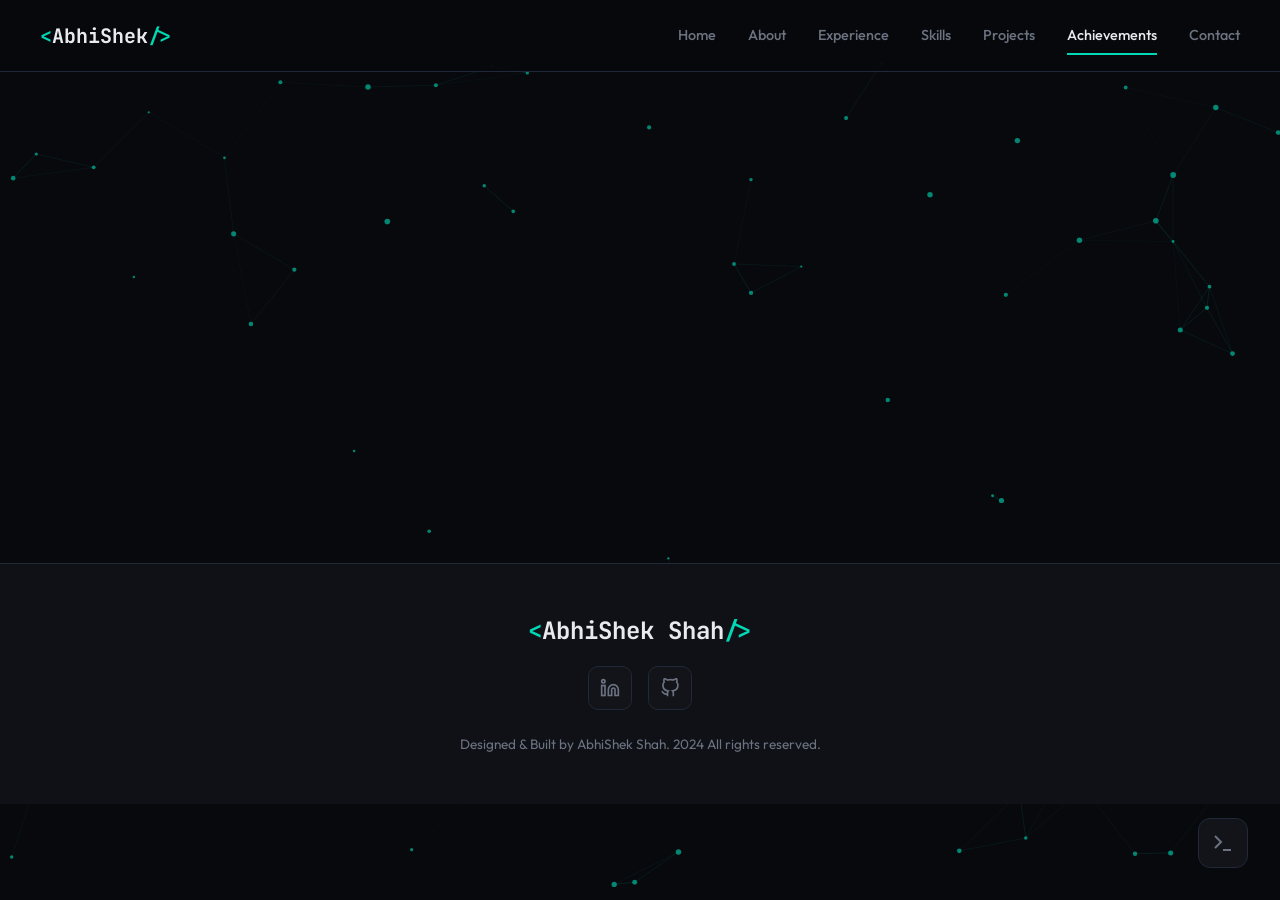
==== achievements.html @ 8202b0f0 "Add achievements.html for achievements page This file contains the structure and content for the Ach" ====
<!DOCTYPE html>
<html lang="en">
<head>
    <meta charset="UTF-8">
    <meta name="viewport" content="width=device-width, initial-scale=1.0">
    <title>Achievements & Certifications | AbhiShek Shah</title>
    
    <link rel="preconnect" href="https://fonts.googleapis.com">
    <link rel="preconnect" href="https://fonts.gstatic.com" crossorigin>
    <link href="https://fonts.googleapis.com/css2?family=JetBrains+Mono:wght@400;500;600;700&family=Outfit:wght@300;400;500;600;700&display=swap" rel="stylesheet">
    
    <link rel="stylesheet" href="styles.css">
    <link rel="stylesheet" href="achievements.css">
</head>
<body>
    <!-- Neural Canvas (Consistent with main site) -->
    <canvas id="neural-canvas"></canvas>

    <!-- Header -->
    <header class="header scrolled" id="header">
        <nav class="nav-container">
            <a href="index.html" class="logo">
                <span class="accent">&lt;</span>AbhiShek<span class="accent">/&gt;</span>
            </a>

            <button class="mobile-menu-btn" id="mobile-menu-btn" aria-label="Toggle menu">
                <span></span>
                <span></span>
                <span></span>
            </button>

            <div class="nav-links" id="nav-links">
                <a href="index.html#home" class="nav-link">Home</a>
                <a href="index.html#about" class="nav-link">About</a>
                <a href="index.html#experience" class="nav-link">Experience</a>
                <a href="index.html#skills" class="nav-link">Skills</a>
                <a href="index.html#projects" class="nav-link">Projects</a>
                <a href="achievements.html" class="nav-link active">Achievements</a>
                <a href="index.html#contact" class="nav-link">Contact</a>
            </div>
        </nav>
    </header>

    <!-- Mobile Overlay -->
    <div class="mobile-overlay" id="mobile-overlay"></div>

    <main>
        <!-- Hero Header -->
        <section class="section" style="padding-bottom: 2rem;">
            <div class="section-header reveal">
                <div class="section-label">// Credentials</div>
                <h1 class="section-title">Achievements & Certifications</h1>
                <p class="section-desc">A collection of verified credentials, certifications, and professional milestones.</p>
            </div>
        </section>

        <!-- Stats Bar -->
        <section class="stats-bar reveal">
            <div class="stat-box">
                <span class="stat-number">40+</span>
                <span class="stat-text">Certifications</span>
            </div>
            <div class="stat-box">
                <span class="stat-number">10+</span>
                <span class="stat-text">Platforms</span>
            </div>
            <div class="stat-box">
                <span class="stat-number">2019</span>
                <span class="stat-text">Journey Started</span>
            </div>
        </section>

        <!-- Filters -->
        <section class="filter-section reveal">
            <div class="filter-container">
                <button class="filter-btn active" data-filter="all">All</button>
                <button class="filter-btn" data-filter="ml">AI/ML</button>
                <button class="filter-btn" data-filter="dev">Development</button>
                <button class="filter-btn" data-filter="cloud">Cloud/DevOps</button>
                <button class="filter-btn" data-filter="mgmt">Management</button>
            </div>
        </section>

        <!-- Certificates Grid -->
        <section class="section" style="padding-top: 1rem;">
            <div class="cert-grid" id="cert-grid">
                <!-- Cards will be injected by JS -->
            </div>
        </section>
    </main>

    <!-- Footer -->
    <footer class="footer">
        <div class="footer-content">
            <div class="footer-logo">
                <span class="accent">&lt;</span>AbhiShek Shah<span class="accent">/&gt;</span>
            </div>
            <div class="footer-social">
                <a href="https://www.linkedin.com/in/theabhishekshah/" target="_blank" aria-label="LinkedIn">
                    <svg width="20" height="20" viewBox="0 0 24 24" fill="none" stroke="currentColor" stroke-width="2">
                        <path d="M16 8a6 6 0 0 1 6 6v7h-4v-7a2 2 0 0 0-2-2 2 2 0 0 0-2 2v7h-4v-7a6 6 0 0 1 6-6z"/>
                        <rect x="2" y="9" width="4" height="12"/>
                        <circle cx="4" cy="4" r="2"/>
                    </svg>
                </a>
                <a href="https://github.com/abhiverse01" target="_blank" aria-label="GitHub">
                    <svg width="20" height="20" viewBox="0 0 24 24" fill="none" stroke="currentColor" stroke-width="2">
                        <path d="M9 19c-5 1.5-5-2.5-7-3m14 6v-3.87a3.37 3.37 0 0 0-.94-2.61c3.14-.35 6.44-1.54 6.44-7A5.44 5.44 0 0 0 20 4.77 5.07 5.07 0 0 0 19.91 1S18.73.65 16 2.48a13.38 13.38 0 0 0-7 0C6.27.65 5.09 1 5.09 1A5.07 5.07 0 0 0 5 4.77a5.44 5.44 0 0 0-1.5 3.78c0 5.42 3.3 6.61 6.44 7A3.37 3.37 0 0 0 9 18.13V22"/>
                    </svg>
                </a>
            </div>
            <p class="footer-copy">Designed & Built by AbhiShek Shah. 2024 All rights reserved.</p>
        </div>
    </footer>

    <!-- Terminal (Optional, keeping consistent) -->
    <div class="terminal-trigger">
        <button class="terminal-btn" id="terminal-toggle" aria-label="Open terminal">
            <svg width="24" height="24" viewBox="0 0 24 24" fill="none" stroke="currentColor" stroke-width="2">
                <polyline points="4 17 10 11 4 5"/>
                <line x1="12" y1="19" x2="20" y2="19"/>
            </svg>
        </button>
    </div>
    <div class="terminal-modal" id="terminal-modal">
        <div class="terminal-header">
            <div class="terminal-dot" style="background: #ff5f56;"></div>
            <div class="terminal-dot" style="background: #ffbd2e;"></div>
            <div class="terminal-dot" style="background: #27ca40;"></div>
            <span class="terminal-title">terminal</span>
        </div>
        <div class="terminal-body" id="terminal-output">
            <div class="terminal-line"><span class="terminal-prompt">$</span> Viewing Achievements...</div>
            <div class="terminal-line terminal-muted">Type 'help' for commands.</div>
        </div>
        <div class="terminal-input-line">
            <span class="terminal-prompt">$</span>
            <input type="text" class="terminal-input" id="terminal-input" placeholder="Type a command..." autocomplete="off">
        </div>
    </div>

    <script src="main.js"></script>
    <script src="achievements.js"></script>
</body>
</html>
---- styles.css ----
/* ========== CSS Variables ========== */
:root {
    --bg: #08090d;
    --bg-secondary: #0f1117;
    --fg: #e8eaed;
    --muted: #6b7280;
    --accent: #00d9b5;
    --accent-dim: rgba(0, 217, 181, 0.15);
    --card: #12141a;
    --border: #1f2937;
    --glow: rgba(0, 217, 181, 0.4);
}

/* ========== Base Styles ========== */
* {
    margin: 0;
    padding: 0;
    box-sizing: border-box;
}

html {
    scroll-behavior: smooth;
}

body {
    font-family: 'Outfit', sans-serif;
    background: var(--bg);
    color: var(--fg);
    overflow-x: hidden;
    line-height: 1.6;
}

::selection {
    background: var(--accent);
    color: var(--bg);
}

/* Custom Scrollbar */
::-webkit-scrollbar {
    width: 8px;
}

::-webkit-scrollbar-track {
    background: var(--bg);
}

::-webkit-scrollbar-thumb {
    background: var(--border);
    border-radius: 4px;
}

::-webkit-scrollbar-thumb:hover {
    background: var(--accent);
}

.font-mono {
    font-family: 'JetBrains Mono', monospace;
}

.accent {
    color: var(--accent);
}

.text-center {
    text-align: center;
}

.mt-12 {
    margin-top: 3rem;
}

/* ========== Neural Canvas ========== */
#neural-canvas {
    position: fixed;
    top: 0;
    left: 0;
    width: 100%;
    height: 100%;
    z-index: 0;
    pointer-events: none;
}

/* ========== Header ========== */
.header {
    position: fixed;
    top: 0;
    left: 0;
    right: 0;
    z-index: 100;
    padding: 1rem 2rem;
    transition: all 0.3s ease;
    background: transparent;
}

.header.scrolled {
    background: rgba(8, 9, 13, 0.92);
    backdrop-filter: blur(20px);
    border-bottom: 1px solid var(--border);
}

.nav-container {
    display: flex;
    align-items: center;
    justify-content: space-between;
    max-width: 1200px;
    margin: 0 auto;
}

.logo {
    font-family: 'JetBrains Mono', monospace;
    font-size: 1.25rem;
    font-weight: 700;
    color: var(--fg);
    text-decoration: none;
    transition: transform 0.3s ease;
}

.logo:hover {
    transform: scale(1.05);
}

.nav-links {
    display: flex;
    align-items: center;
    gap: 2rem;
}

.nav-link {
    position: relative;
    color: var(--muted);
    text-decoration: none;
    font-weight: 500;
    font-size: 0.9rem;
    transition: color 0.3s ease;
    padding: 0.5rem 0;
}

.nav-link::after {
    content: '';
    position: absolute;
    bottom: 0;
    left: 0;
    width: 0;
    height: 2px;
    background: var(--accent);
    transition: width 0.3s ease;
}

.nav-link:hover,
.nav-link.active {
    color: var(--fg);
}

.nav-link:hover::after,
.nav-link.active::after {
    width: 100%;
}

/* ========== Buttons ========== */
.btn {
    display: inline-flex;
    align-items: center;
    gap: 0.5rem;
    padding: 0.875rem 1.75rem;
    border-radius: 8px;
    font-weight: 600;
    font-size: 0.95rem;
    text-decoration: none;
    transition: all 0.3s ease;
    cursor: pointer;
    border: none;
    font-family: 'Outfit', sans-serif;
}

.btn-primary {
    background: var(--accent);
    color: var(--bg);
}

.btn-primary:hover {
    transform: translateY(-2px);
    box-shadow: 0 10px 30px var(--glow);
}

.btn-secondary {
    background: transparent;
    color: var(--fg);
    border: 1px solid var(--border);
}

.btn-secondary:hover {
    border-color: var(--accent);
    color: var(--accent);
}

.btn-small {
    padding: 0.5rem 1rem;
    font-size: 0.85rem;
}

/* ========== Focus States (Accessibility) ========== */
a:focus-visible,
button:focus-visible,
input:focus-visible {
    outline: 2px solid var(--accent);
    outline-offset: 3px;
}

/* ========== Mobile Menu ========== */
.mobile-menu-btn {
    display: none;
    flex-direction: column;
    gap: 5px;
    background: none;
    border: none;
    cursor: pointer;
    padding: 5px;
}

.mobile-menu-btn span {
    width: 24px;
    height: 2px;
    background: var(--fg);
    transition: all 0.3s ease;
}

.mobile-overlay {
    display: none;
    position: fixed;
    inset: 0;
    background: rgba(0, 0, 0, 0.5);
    z-index: 90;
}

.mobile-overlay.open {
    display: block;
}

@media (max-width: 768px) {
    .mobile-menu-btn {
        display: flex;
    }

    .nav-links {
        position: fixed;
        top: 0;
        right: -100%;
        width: 70%;
        max-width: 300px;
        height: 100vh;
        background: var(--bg-secondary);
        flex-direction: column;
        padding: 5rem 2rem;
        gap: 1.5rem;
        transition: right 0.3s ease;
        border-left: 1px solid var(--border);
    }

    .nav-links.open {
        right: 0;
    }
}

/* ========== Hero Section ========== */
.hero {
    min-height: 100vh;
    display: flex;
    align-items: center;
    position: relative;
    padding: 6rem 2rem;
}

.hero-content {
    position: relative;
    z-index: 1;
    max-width: 800px;
    margin: 0 auto;
}

.hero-label {
    display: inline-flex;
    align-items: center;
    gap: 0.5rem;
    background: var(--accent-dim);
    border: 1px solid rgba(0, 217, 181, 0.3);
    padding: 0.5rem 1rem;
    border-radius: 100px;
    font-size: 0.85rem;
    color: var(--accent);
    margin-bottom: 1.5rem;
}

.hero-label::before {
    content: '';
    width: 8px;
    height: 8px;
    background: var(--accent);
    border-radius: 50%;
    animation: pulse 2s ease-in-out infinite;
}

@keyframes pulse {
    0%, 100% { opacity: 1; transform: scale(1); }
    50% { opacity: 0.5; transform: scale(1.2); }
}

.hero-title {
    font-size: clamp(2.5rem, 6vw, 4.5rem);
    font-weight: 700;
    line-height: 1.1;
    margin-bottom: 1.5rem;
}

.name-highlight {
    position: relative;
    color: var(--accent);
    cursor: default;
}

.name-highlight::after {
    content: '';
    position: absolute;
    bottom: 0;
    left: 0;
    width: 100%;
    height: 2px;
    background: var(--accent);
    transform: scaleX(0);
    transform-origin: right;
    transition: transform 0.5s ease;
}

.name-highlight:hover::after {
    transform: scaleX(1);
    transform-origin: left;
}

.hero-subtitle {
    font-size: clamp(1rem, 2vw, 1.25rem);
    color: var(--muted);
    margin-bottom: 2rem;
    max-width: 600px;
}

.typing-text {
    color: var(--accent);
    border-right: 2px solid var(--accent);
    animation: blink 1s step-end infinite;
    padding-right: 4px;
}

@keyframes blink {
    50% { border-color: transparent; }
}

.hero-cta {
    display: flex;
    gap: 1rem;
    flex-wrap: wrap;
}

.hero-stats {
    display: grid;
    grid-template-columns: repeat(3, 1fr);
    gap: 2rem;
    margin-top: 4rem;
    padding-top: 2rem;
    border-top: 1px solid var(--border);
    max-width: 500px;
}

.stat-item {
    text-align: left;
}

.stat-value {
    font-size: 2rem;
    font-weight: 700;
    color: var(--accent);
    font-family: 'JetBrains Mono', monospace;
}

.stat-label {
    font-size: 0.85rem;
    color: var(--muted);
}

/* ========== Section Styles ========== */
.section {
    padding: 6rem 2rem;
    position: relative;
    z-index: 1;
}

.section-alt {
    background: var(--bg-secondary);
}

.section-header {
    text-align: center;
    margin-bottom: 4rem;
}

.section-label {
    font-family: 'JetBrains Mono', monospace;
    font-size: 0.85rem;
    color: var(--accent);
    text-transform: uppercase;
    letter-spacing: 2px;
    margin-bottom: 1rem;
}

.section-title {
    font-size: clamp(2rem, 4vw, 3rem);
    font-weight: 700;
    margin-bottom: 1rem;
}

.section-desc {
    color: var(--muted);
    max-width: 600px;
    margin: 0 auto;
}

/* ========== About Section ========== */
.about-grid {
    display: grid;
    grid-template-columns: 1fr 1.5fr;
    gap: 4rem;
    max-width: 1200px;
    margin: 0 auto;
    align-items: center;
}

@media (max-width: 900px) {
    .about-grid {
        grid-template-columns: 1fr;
        gap: 2rem;
    }
}

.about-image-frame {
    position: relative;
    border-radius: 20px;
    overflow: hidden;
    border: 1px solid var(--border);
    background: var(--card);
    box-shadow: 0 20px 40px rgba(0, 0, 0, 0.3);
    transition: transform 0.4s ease, box-shadow 0.4s ease;
}

.about-image-frame:hover {
    transform: translateY(-5px);
    box-shadow: 0 25px 50px rgba(0, 0, 0, 0.4);
    border-color: var(--accent);
}

.about-photo {
    width: 100%;
    height: auto;
    display: block;
    aspect-ratio: 3/4;
    object-fit: cover;
    filter: grayscale(20%) contrast(1.1);
    transition: filter 0.5s ease, transform 0.5s ease;
}

.about-image-frame:hover .about-photo {
    filter: grayscale(0%) contrast(1.1);
    transform: scale(1.03);
}

.about-image-frame::after {
    content: '';
    position: absolute;
    inset: 0;
    background: linear-gradient(135deg, rgba(0, 217, 181, 0.05), transparent 50%);
    pointer-events: none;
}

.about-credentials {
    display: flex;
    gap: 1rem;
    margin-top: 1.5rem;
    flex-wrap: wrap;
}

.credential-badge {
    display: inline-flex;
    align-items: center;
    gap: 0.5rem;
    background: var(--card);
    border: 1px solid var(--border);
    padding: 0.5rem 1rem;
    border-radius: 8px;
    font-size: 0.85rem;
    transition: all 0.3s ease;
}

.credential-badge:hover {
    border-color: var(--accent);
    transform: translateY(-2px);
}

.credential-badge svg {
    width: 16px;
    height: 16px;
    color: var(--accent);
}

.about-content h3 {
    font-size: 1.75rem;
    margin-bottom: 1.5rem;
}

.about-content p {
    color: var(--muted);
    margin-bottom: 1rem;
}

.about-highlights {
    display: grid;
    grid-template-columns: repeat(2, 1fr);
    gap: 1rem;
    margin-top: 2rem;
}

@media (max-width: 500px) {
    .about-highlights {
        grid-template-columns: 1fr;
    }
}

.highlight-item {
    display: flex;
    align-items: flex-start;
    gap: 0.75rem;
}

.highlight-icon {
    width: 24px;
    height: 24px;
    color: var(--accent);
    flex-shrink: 0;
    margin-top: 2px;
}

.highlight-text p {
    font-size: 0.85rem;
    margin: 0;
}

/* ========== Timeline ========== */
.timeline {
    max-width: 900px;
    margin: 0 auto;
    position: relative;
}

.timeline::before {
    content: '';
    position: absolute;
    left: 0;
    top: 0;
    bottom: 0;
    width: 2px;
    background: var(--border);
}

@media (min-width: 768px) {
    .timeline::before {
        left: 50%;
        transform: translateX(-50%);
    }
}

.timeline-item {
    position: relative;
    padding-left: 2rem;
    padding-bottom: 3rem;
}

@media (min-width: 768px) {
    .timeline-item {
        width: 50%;
        padding-left: 0;
        padding-right: 3rem;
    }

    .timeline-item:nth-child(even) {
        margin-left: 50%;
        padding-right: 0;
        padding-left: 3rem;
    }
}

.timeline-dot {
    position: absolute;
    left: -5px;
    top: 0;
    width: 12px;
    height: 12px;
    background: var(--accent);
    border-radius: 50%;
    border: 3px solid var(--bg);
    box-shadow: 0 0 0 0 rgba(0, 217, 181, 0.4);
    transition: box-shadow 0.3s ease;
}

.timeline-item:hover .timeline-dot {
    box-shadow: 0 0 0 6px rgba(0, 217, 181, 0.2);
}

@media (min-width: 768px) {
    .timeline-dot {
        left: auto;
        right: -6px;
    }

    .timeline-item:nth-child(even) .timeline-dot {
        right: auto;
        left: -6px;
    }
}

.timeline-card {
    background: var(--card);
    border: 1px solid var(--border);
    border-radius: 12px;
    padding: 1.5rem;
    transition: all 0.3s ease;
}

.timeline-card:hover {
    border-color: var(--accent);
    transform: translateY(-4px);
    box-shadow: 0 10px 20px rgba(0, 0, 0, 0.2);
}

.timeline-date {
    font-family: 'JetBrains Mono', monospace;
    font-size: 0.8rem;
    color: var(--accent);
    margin-bottom: 0.5rem;
}

.timeline-title {
    font-size: 1.1rem;
    font-weight: 600;
    margin-bottom: 0.25rem;
}

.timeline-company {
    font-size: 0.9rem;
    color: var(--muted);
    margin-bottom: 1rem;
}

.timeline-desc {
    font-size: 0.9rem;
    color: var(--muted);
}

.timeline-tags {
    display: flex;
    flex-wrap: wrap;
    gap: 0.5rem;
    margin-top: 1rem;
}

.tag {
    font-size: 0.75rem;
    padding: 0.25rem 0.75rem;
    background: var(--accent-dim);
    color: var(--accent);
    border-radius: 100px;
    font-family: 'JetBrains Mono', monospace;
}

/* ========== Skills Section ========== */
.skills-container {
    max-width: 1200px;
    margin: 0 auto;
}

.skills-categories {
    display: flex;
    justify-content: center;
    gap: 1rem;
    margin-bottom: 3rem;
    flex-wrap: wrap;
}

.skill-category-btn {
    padding: 0.75rem 1.5rem;
    background: transparent;
    border: 1px solid var(--border);
    color: var(--muted);
    border-radius: 8px;
    font-family: 'Outfit', sans-serif;
    font-size: 0.9rem;
    cursor: pointer;
    transition: all 0.3s ease;
}

.skill-category-btn:hover,
.skill-category-btn.active {
    border-color: var(--accent);
    color: var(--accent);
    background: var(--accent-dim);
}

.skills-grid {
    display: grid;
    grid-template-columns: repeat(auto-fill, minmax(140px, 1fr));
    gap: 1rem;
}

.skill-card {
    background: var(--card);
    border: 1px solid var(--border);
    border-radius: 12px;
    padding: 1.5rem;
    text-align: center;
    transition: all 0.3s ease;
    cursor: default;
}

.skill-card:hover {
    border-color: var(--accent);
    transform: translateY(-4px);
    box-shadow: 0 0 15px rgba(0, 217, 181, 0.1);
}

.skill-icon {
    width: 40px;
    height: 40px;
    margin: 0 auto 1rem;
    color: var(--accent);
}

.skill-name {
    font-weight: 500;
    font-size: 0.95rem;
    margin-bottom: 0.5rem;
}

.skill-level {
    height: 4px;
    background: var(--border);
    border-radius: 2px;
    overflow: hidden;
}

.skill-level-fill {
    height: 100%;
    background: linear-gradient(90deg, var(--accent), #00ffcc);
    border-radius: 2px;
    transition: width 1s ease;
}

/* ========== Projects Section ========== */
.projects-grid {
    display: grid;
    grid-template-columns: repeat(auto-fill, minmax(350px, 1fr));
    gap: 2rem;
    max-width: 1200px;
    margin: 0 auto;
}

@media (max-width: 400px) {
    .projects-grid {
        grid-template-columns: 1fr;
    }
}

.project-card {
    background: var(--card);
    border: 1px solid var(--border);
    border-radius: 16px;
    overflow: hidden;
    transition: all 0.3s ease;
}

.project-card:hover {
    border-color: var(--accent);
    transform: translateY(-8px);
    box-shadow: 0 15px 30px rgba(0, 0, 0, 0.3), 0 0 20px rgba(0, 217, 181, 0.1);
}

.project-image {
    position: relative;
    height: 180px;
    background: linear-gradient(135deg, var(--bg-secondary), var(--card));
    overflow: hidden;
}

.project-image-pattern {
    position: absolute;
    inset: 0;
    opacity: 0.1;
    background-image: 
        linear-gradient(var(--accent) 1px, transparent 1px),
        linear-gradient(90deg, var(--accent) 1px, transparent 1px);
    background-size: 20px 20px;
}

.project-logo {
    position: absolute;
    top: 50%;
    left: 50%;
    transform: translate(-50%, -50%);
    width: 70px;
    height: 70px;
    background: var(--accent-dim);
    border-radius: 16px;
    display: flex;
    align-items: center;
    justify-content: center;
    font-family: 'JetBrains Mono', monospace;
    font-size: 1.25rem;
    font-weight: 700;
    color: var(--accent);
    border: 1px solid rgba(0, 217, 181, 0.3);
}

.project-content {
    padding: 1.5rem;
}

.project-title {
    font-size: 1.15rem;
    font-weight: 600;
    margin-bottom: 0.5rem;
}

.project-desc {
    font-size: 0.9rem;
    color: var(--muted);
    margin-bottom: 1rem;
    line-height: 1.5;
}

.project-tags {
    display: flex;
    flex-wrap: wrap;
    gap: 0.5rem;
    margin-bottom: 1rem;
}

.project-links {
    display: flex;
    gap: 1rem;
}

.project-link {
    display: inline-flex;
    align-items: center;
    gap: 0.5rem;
    font-size: 0.85rem;
    color: var(--accent);
    text-decoration: none;
    transition: opacity 0.3s ease;
}

.project-link:hover {
    opacity: 0.7;
}

.project-link svg {
    width: 14px;
    height: 14px;
}

/* ========== Contact Section ========== */
.contact-container {
    max-width: 800px;
    margin: 0 auto;
    text-align: center;
}

.contact-card {
    background: var(--card);
    border: 1px solid var(--border);
    border-radius: 20px;
    padding: 3rem 2rem;
    margin-top: 3rem;
}

.contact-icon {
    margin: 0 auto 1.5rem;
}

.contact-title {
    font-size: 1.5rem;
    margin-bottom: 0.5rem;
}

.contact-desc {
    color: var(--muted);
}

.contact-links {
    display: flex;
    justify-content: center;
    gap: 1rem;
    margin-top: 2rem;
    flex-wrap: wrap;
}

.contact-link {
    display: flex;
    align-items: center;
    gap: 0.75rem;
    padding: 1rem 1.5rem;
    background: var(--bg);
    border: 1px solid var(--border);
    border-radius: 12px;
    text-decoration: none;
    color: var(--fg);
    transition: all 0.3s ease;
}

.contact-link:hover {
    border-color: var(--accent);
    transform: translateY(-2px);
}

.contact-link svg {
    width: 20px;
    height: 20px;
    color: var(--accent);
}

/* ========== Footer ========== */
.footer {
    background: var(--bg-secondary);
    border-top: 1px solid var(--border);
    padding: 3rem 2rem;
    text-align: center;
    position: relative;
    z-index: 1;
}

.footer-content {
    max-width: 600px;
    margin: 0 auto;
}

.footer-logo {
    font-family: 'JetBrains Mono', monospace;
    font-size: 1.5rem;
    font-weight: 700;
    margin-bottom: 1rem;
}

.footer-social {
    display: flex;
    justify-content: center;
    gap: 1rem;
    margin-bottom: 1.5rem;
}

.footer-social a {
    width: 44px;
    height: 44px;
    display: flex;
    align-items: center;
    justify-content: center;
    background: var(--card);
    border: 1px solid var(--border);
    border-radius: 10px;
    color: var(--muted);
    transition: all 0.3s ease;
}

.footer-social a:hover {
    border-color: var(--accent);
    color: var(--accent);
    transform: translateY(-2px);
}

.footer-copy {
    font-size: 0.85rem;
    color: var(--muted);
}

/* ========== Terminal ========== */
.terminal-trigger {
    position: fixed;
    bottom: 2rem;
    right: 2rem;
    z-index: 50;
}

.terminal-btn {
    width: 50px;
    height: 50px;
    background: var(--card);
    border: 1px solid var(--border);
    border-radius: 12px;
    display: flex;
    align-items: center;
    justify-content: center;
    cursor: pointer;
    transition: all 0.3s ease;
    color: var(--muted);
}

.terminal-btn:hover {
    border-color: var(--accent);
    color: var(--accent);
}

.terminal-modal {
    display: none;
    position: fixed;
    bottom: 6rem;
    right: 2rem;
    width: 450px;
    max-width: calc(100vw - 2rem);
    background: var(--card);
    border: 1px solid var(--border);
    border-radius: 12px;
    overflow: hidden;
    z-index: 60;
    box-shadow: 0 20px 50px rgba(0, 0, 0, 0.5);
}

.terminal-modal.open {
    display: block;
    animation: slideUp 0.3s ease;
}

@keyframes slideUp {
    from {
        opacity: 0;
        transform: translateY(20px);
    }
    to {
        opacity: 1;
        transform: translateY(0);
    }
}

.terminal-header {
    background: var(--bg);
    padding: 0.75rem 1rem;
    display: flex;
    align-items: center;
    gap: 0.5rem;
    border-bottom: 1px solid var(--border);
}

.terminal-dot {
    width: 12px;
    height: 12px;
    border-radius: 50%;
}

.terminal-title {
    margin-left: auto;
    font-size: 0.8rem;
    color: var(--muted);
    font-family: 'JetBrains Mono', monospace;
}

.terminal-body {
    padding: 1rem;
    font-family: 'JetBrains Mono', monospace;
    font-size: 0.85rem;
    max-height: 300px;
    overflow-y: auto;
}

.terminal-line {
    margin-bottom: 0.5rem;
    word-wrap: break-word;
}

.terminal-muted {
    color: var(--muted);
}

.terminal-prompt {
    color: var(--accent);
    margin-right: 0.5rem;
}

.terminal-input-line {
    display: flex;
    align-items: center;
    padding: 0 1rem 1rem;
    gap: 0.5rem;
}

.terminal-input {
    flex: 1;
    background: transparent;
    border: none;
    color: var(--fg);
    font-family: 'JetBrains Mono', monospace;
    font-size: 0.85rem;
    outline: none;
}

.terminal-error {
    color: #ff5f56;
}

.terminal-success {
    color: #27ca40;
}

.terminal-info {
    color: #00d9b5;
}

/* ========== Reveal Animations ========== */
.reveal {
    opacity: 0;
    transform: translateY(30px);
    transition: all 0.8s cubic-bezier(0.4, 0, 0.2, 1);
}

.reveal.visible {
    opacity: 1;
    transform: translateY(0);
}

@media (prefers-reduced-motion: reduce) {
    .reveal {
        opacity: 1;
        transform: none;
        transition: none;
    }

    .typing-text {
        animation: none;
    }

    .avatar-circle {
        animation: none;
    }

    @keyframes pulse {
        0%, 100% { opacity: 1; }
    }
}
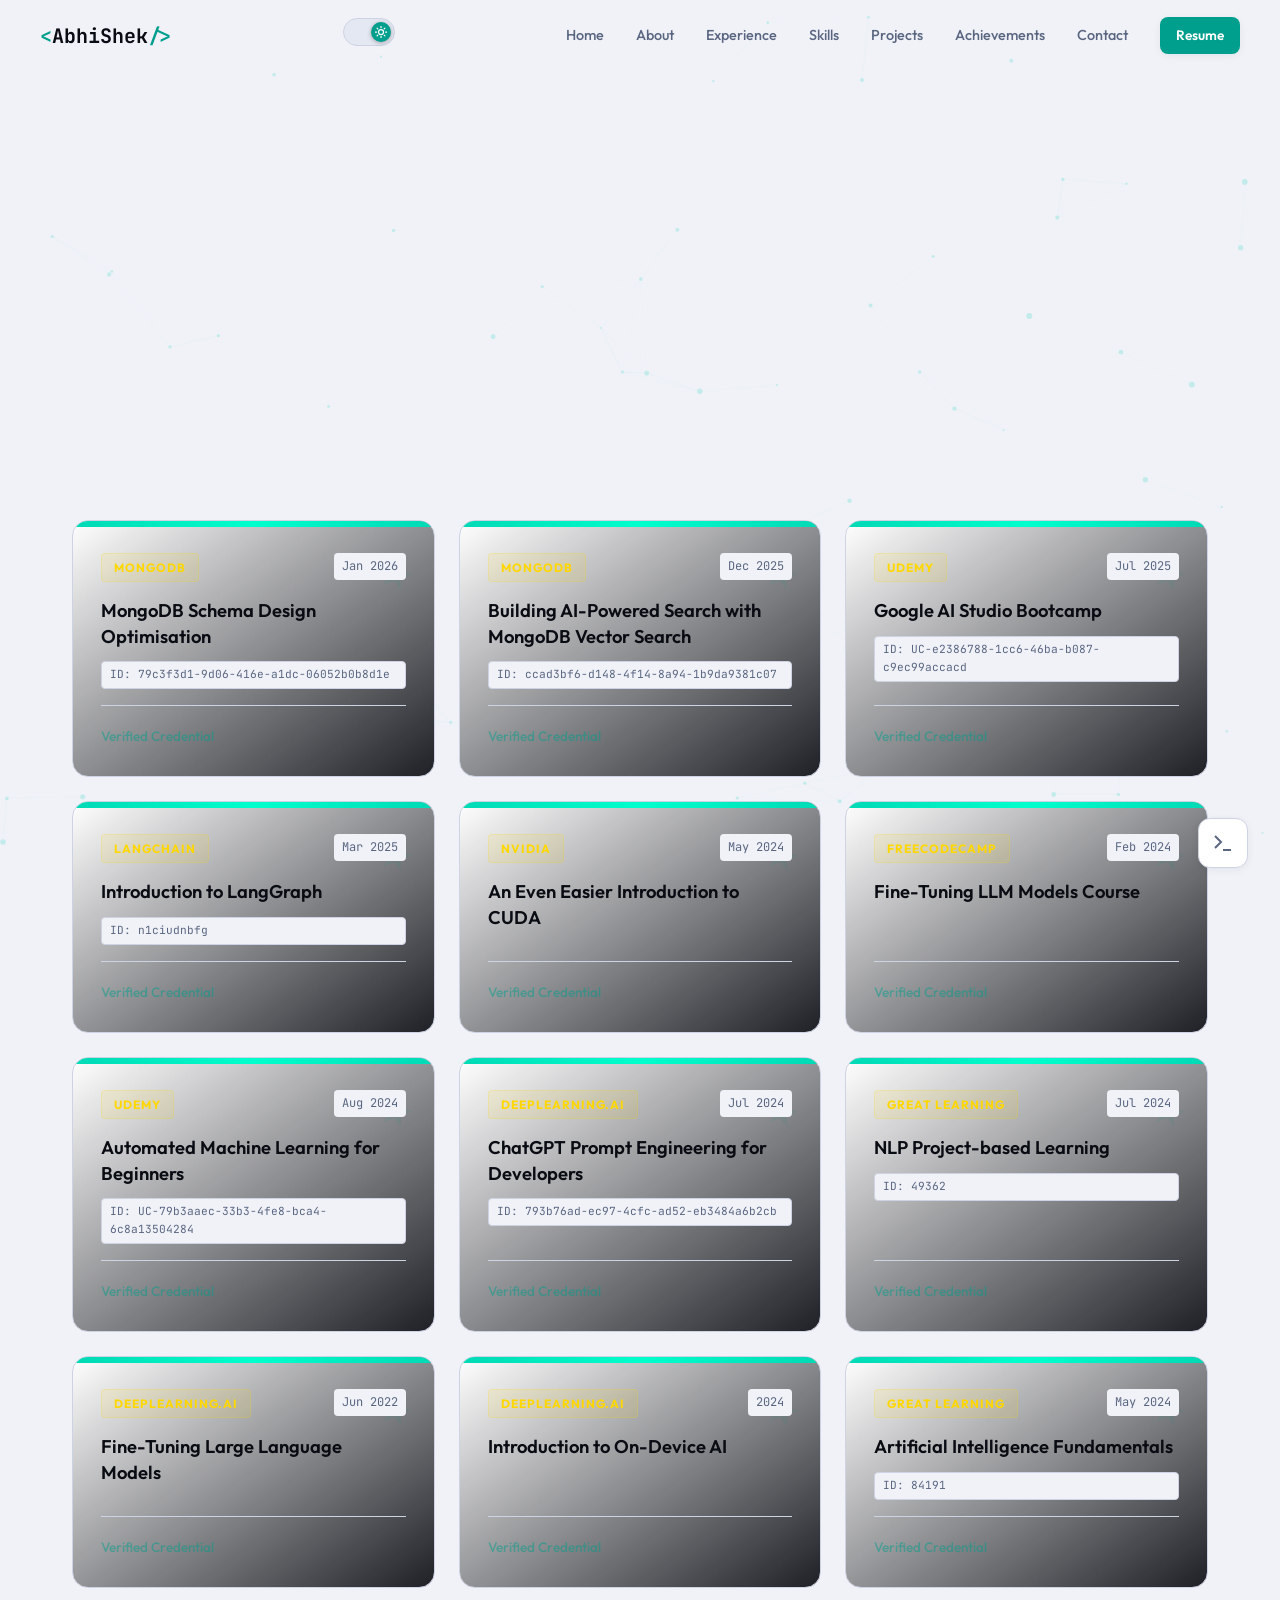
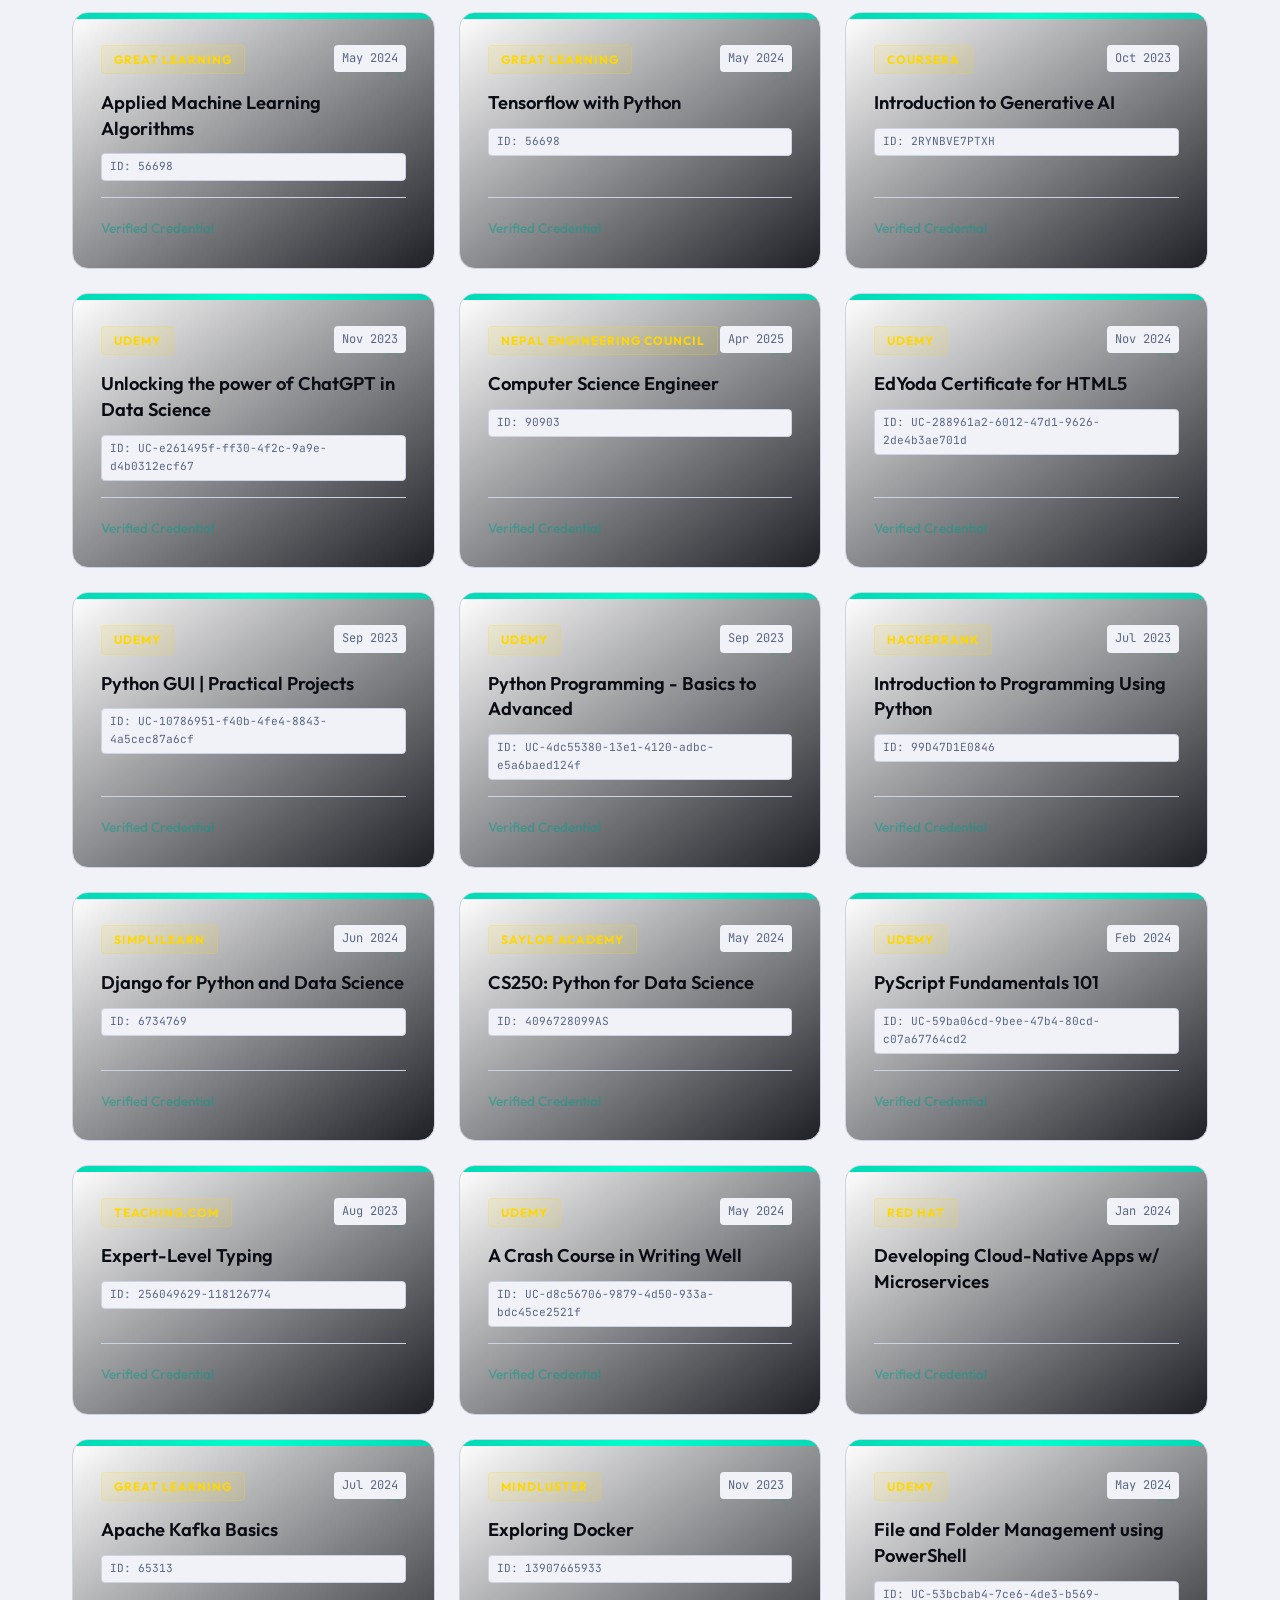
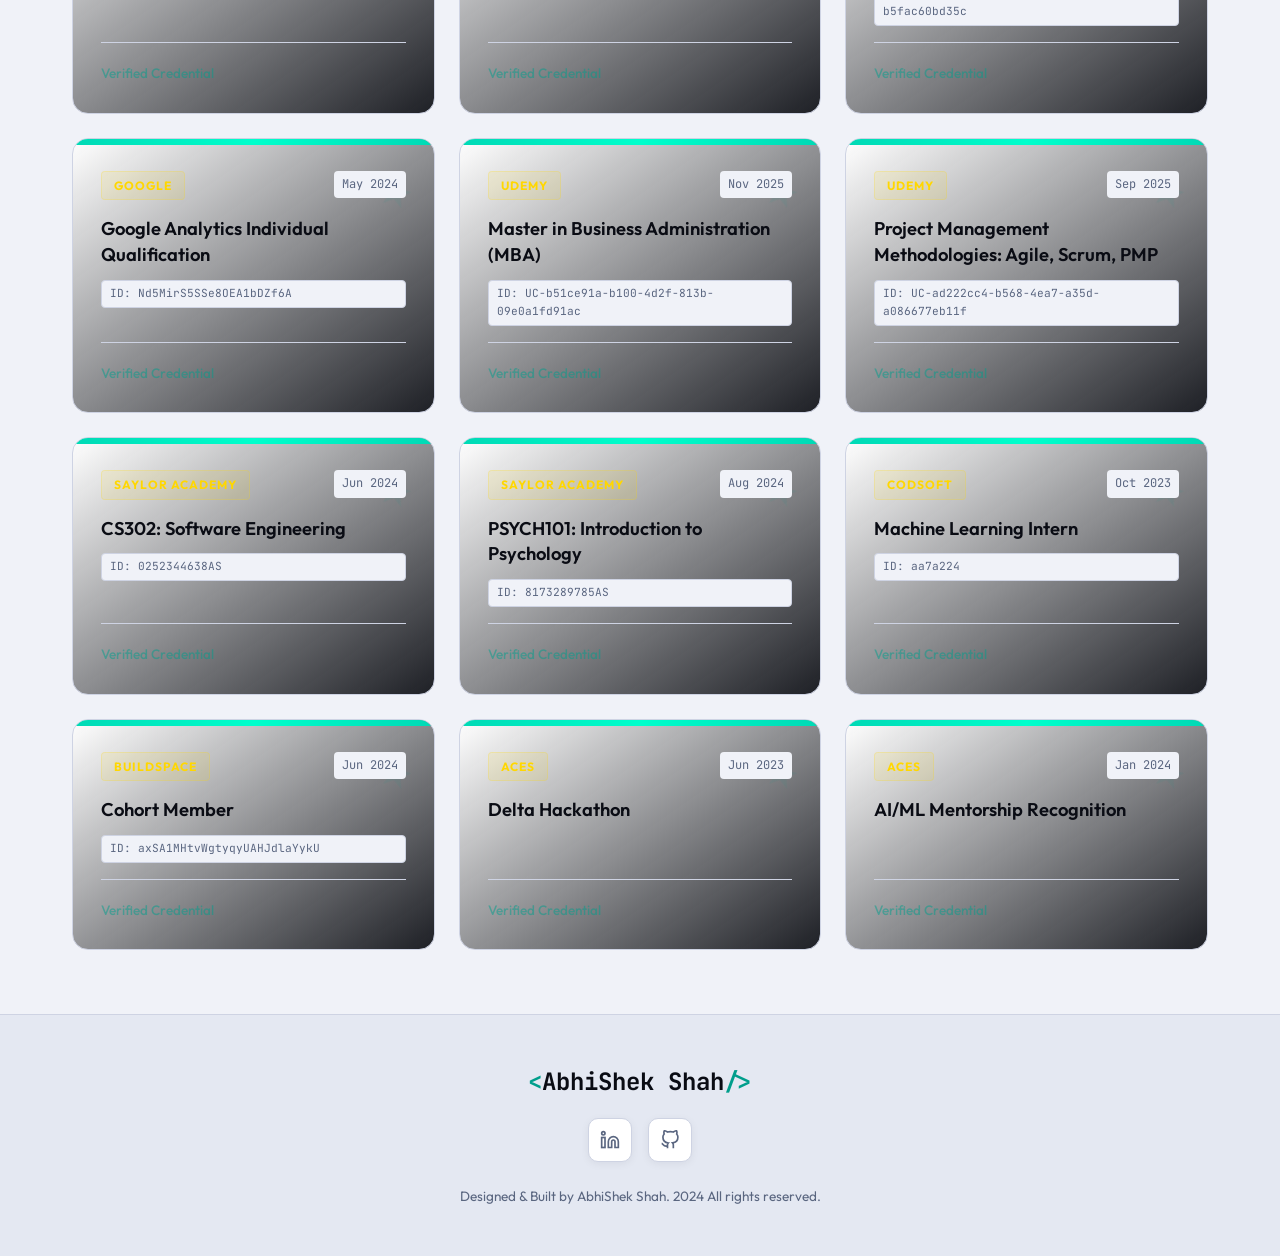
==== commit 09575857: "Update achievements.html" ====
--- a/achievements.html
+++ b/achievements.html
@@ -13,34 +13,59 @@
     <link rel="stylesheet" href="achievements.css">
 </head>
 <body>
-    <!-- Neural Canvas (Consistent with main site) -->
-    <canvas id="neural-canvas"></canvas>
+   <!-- Neural Network Canvas -->
+   <canvas id="neural-canvas"></canvas>
 
-    <!-- Header -->
-    <header class="header scrolled" id="header">
-        <nav class="nav-container">
-            <a href="index.html" class="logo">
-                <span class="accent">&lt;</span>AbhiShek<span class="accent">/&gt;</span>
-            </a>
+   <!-- Header -->
+   <header class="header" id="header">
+       <nav class="nav-container">
+           <a href="#" class="logo">
+               <span class="accent">&lt;</span>AbhiShek<span class="accent">/&gt;</span>
+           </a>
 
-            <button class="mobile-menu-btn" id="mobile-menu-btn" aria-label="Toggle menu">
-                <span></span>
-                <span></span>
-                <span></span>
-            </button>
+           <div class="nav-controls">
+               <button id="theme-toggle" class="theme-toggle" aria-label="Toggle colour theme" aria-pressed="false">
+                   <span class="theme-toggle-track">
+                       <span class="theme-toggle-thumb">
+                           <!-- Moon icon (dark mode indicator) -->
+                           <svg class="icon-moon" viewBox="0 0 24 24" fill="none" stroke="currentColor" stroke-width="2.5" stroke-linecap="round" stroke-linejoin="round" aria-hidden="true">
+                               <path d="M21 12.79A9 9 0 1 1 11.21 3 7 7 0 0 0 21 12.79z"/>
+                           </svg>
+                           <!-- Sun icon (light mode indicator) -->
+                           <svg class="icon-sun" viewBox="0 0 24 24" fill="none" stroke="currentColor" stroke-width="2.5" stroke-linecap="round" stroke-linejoin="round" aria-hidden="true">
+                               <circle cx="12" cy="12" r="5"/>
+                               <line x1="12" y1="1" x2="12" y2="3"/>
+                               <line x1="12" y1="21" x2="12" y2="23"/>
+                               <line x1="4.22" y1="4.22" x2="5.64" y2="5.64"/>
+                               <line x1="18.36" y1="18.36" x2="19.78" y2="19.78"/>
+                               <line x1="1" y1="12" x2="3" y2="12"/>
+                               <line x1="21" y1="12" x2="23" y2="12"/>
+                               <line x1="4.22" y1="19.78" x2="5.64" y2="18.36"/>
+                               <line x1="18.36" y1="5.64" x2="19.78" y2="4.22"/>
+                           </svg>
+                       </span>
+                   </span>
+               </button>
 
-            <div class="nav-links" id="nav-links">
-                <a href="index.html#home" class="nav-link">Home</a>
-                <a href="index.html#about" class="nav-link">About</a>
-                <a href="index.html#experience" class="nav-link">Experience</a>
-                <a href="index.html#skills" class="nav-link">Skills</a>
-                <a href="index.html#projects" class="nav-link">Projects</a>
-                <a href="achievements.html" class="nav-link active">Achievements</a>
-                <a href="index.html#contact" class="nav-link">Contact</a>
-            </div>
-        </nav>
-    </header>
+               <button class="mobile-menu-btn" id="mobile-menu-btn" aria-label="Toggle menu" aria-expanded="false" aria-controls="nav-links">
+                   <span></span>
+                   <span></span>
+                   <span></span>
+               </button>
+           </div>
 
+           <div class="nav-links" id="nav-links">
+               <a href="#home" class="nav-link active">Home</a>
+               <a href="#about" class="nav-link">About</a>
+               <a href="#experience" class="nav-link">Experience</a>
+               <a href="#skills" class="nav-link">Skills</a>
+               <a href="#projects" class="nav-link">Projects</a>
+               <a href="achievements.html" class="nav-link">Achievements</a>
+               <a href="#contact" class="nav-link">Contact</a>
+               <a href="https://abhiverse-tex.vercel.app" target="_blank" rel="noopener noreferrer" class="btn btn-primary btn-small">Resume</a>
+           </div>
+       </nav>
+   </header>
     <!-- Mobile Overlay -->
     <div class="mobile-overlay" id="mobile-overlay"></div>
 
--- a/styles.css
+++ b/styles.css
@@ -1,15 +1,72 @@
 /* ========== CSS Variables ========== */
 :root {
-    --bg: #08090d;
+    --bg:           #08090d;
     --bg-secondary: #0f1117;
-    --fg: #e8eaed;
-    --muted: #6b7280;
-    --accent: #00d9b5;
-    --accent-dim: rgba(0, 217, 181, 0.15);
-    --card: #12141a;
-    --border: #1f2937;
-    --glow: rgba(0, 217, 181, 0.4);
-}
+    --fg:           #e8eaed;
+    --muted:        #6b7280;
+    --accent:       #00d9b5;
+    --accent-dim:   rgba(0, 217, 181, 0.15);
+    --card:         #12141a;
+    --border:       #1f2937;
+    --glow:         rgba(0, 217, 181, 0.4);
+
+    /* Shadow tokens (dark — very subtle; depth comes from bg contrast) */
+    --shadow-sm:    0 2px  8px rgba(0, 0, 0, 0.35);
+    --shadow-md:    0 8px 24px rgba(0, 0, 0, 0.45);
+    --shadow-lg:    0 16px 48px rgba(0, 0, 0, 0.55);
+    --shadow-glow:  0 10px 30px var(--glow);
+
+    /* Canvas particle color — read by JS */
+    --canvas-color: rgba(0, 217, 181, 0.55);
+
+    /* Transition speed for theme switching */
+    --theme-transition: 0.3s ease;
+
+    color-scheme: dark;
+}
+
+/* ========== Smooth Theme Transitions ==========
+   Applied globally so every property that uses a CSS var cross-fades.
+   transform/opacity are excluded to avoid killing scroll animations. */
+*,
+*::before,
+*::after {
+    transition:
+        background-color var(--theme-transition),
+        border-color     var(--theme-transition),
+        color            var(--theme-transition),
+        box-shadow       var(--theme-transition),
+        outline-color    var(--theme-transition);
+}
+
+/* But keep transform/filter animations snappy — don't inherit the theme transition */
+.btn,
+.btn-primary,
+.btn-secondary,
+.nav-link,
+.nav-link::after,
+.logo,
+.skill-card,
+.project-card,
+.timeline-card,
+.contact-link,
+.credential-badge,
+.footer-social a,
+.terminal-btn,
+.about-image-frame,
+.about-photo,
+.name-highlight::after,
+.skill-level-fill,
+.theme-toggle-thumb,
+.theme-toggle .icon-sun,
+.theme-toggle .icon-moon,
+.theme-toggle-track {
+    /* These elements have their own carefully-tuned transitions;
+       the global rule above would override them so we restore them here. */
+    transition-property: background-color, border-color, color, box-shadow,
+                         outline-color, transform, opacity, filter, width;
+}
+
 
 /* ========== Base Styles ========== */
 * {
@@ -35,7 +92,7 @@
     color: var(--bg);
 }
 
-/* Custom Scrollbar */
+/* ========== Custom Scrollbar ========== */
 ::-webkit-scrollbar {
     width: 8px;
 }
@@ -53,6 +110,7 @@
     background: var(--accent);
 }
 
+/* ========== Utility Classes ========== */
 .font-mono {
     font-family: 'JetBrains Mono', monospace;
 }
@@ -69,7 +127,10 @@
     margin-top: 3rem;
 }
 
-/* ========== Neural Canvas ========== */
+
+/* ==========================================================================
+   NEURAL CANVAS
+   ========================================================================== */
 #neural-canvas {
     position: fixed;
     top: 0;
@@ -78,9 +139,14 @@
     height: 100%;
     z-index: 0;
     pointer-events: none;
-}
-
-/* ========== Header ========== */
+    /* No transition on opacity — instant canvas mode swap looks better */
+    transition: opacity 0.6s ease;
+}
+
+
+/* ==========================================================================
+   HEADER & NAVIGATION
+   ========================================================================== */
 .header {
     position: fixed;
     top: 0;
@@ -88,13 +154,15 @@
     right: 0;
     z-index: 100;
     padding: 1rem 2rem;
-    transition: all 0.3s ease;
+    transition: background 0.3s ease, border-color 0.3s ease,
+                box-shadow 0.3s ease, backdrop-filter 0.3s ease;
     background: transparent;
 }
 
 .header.scrolled {
     background: rgba(8, 9, 13, 0.92);
     backdrop-filter: blur(20px);
+    -webkit-backdrop-filter: blur(20px);
     border-bottom: 1px solid var(--border);
 }
 
@@ -112,17 +180,19 @@
     font-weight: 700;
     color: var(--fg);
     text-decoration: none;
-    transition: transform 0.3s ease;
+    transition: transform 0.3s ease, color var(--theme-transition);
 }
 
 .logo:hover {
     transform: scale(1.05);
 }
 
+/* Desktop nav — no background, just a flex row */
 .nav-links {
     display: flex;
     align-items: center;
     gap: 2rem;
+    /* !! NO background set here — only the mobile drawer gets one !! */
 }
 
 .nav-link {
@@ -143,7 +213,7 @@
     width: 0;
     height: 2px;
     background: var(--accent);
-    transition: width 0.3s ease;
+    transition: width 0.3s ease, background-color var(--theme-transition);
 }
 
 .nav-link:hover,
@@ -156,7 +226,10 @@
     width: 100%;
 }
 
-/* ========== Buttons ========== */
+
+/* ==========================================================================
+   BUTTONS
+   ========================================================================== */
 .btn {
     display: inline-flex;
     align-items: center;
@@ -166,7 +239,10 @@
     font-weight: 600;
     font-size: 0.95rem;
     text-decoration: none;
-    transition: all 0.3s ease;
+    transition: transform 0.3s ease, box-shadow 0.3s ease,
+                background-color var(--theme-transition),
+                border-color var(--theme-transition),
+                color var(--theme-transition);
     cursor: pointer;
     border: none;
     font-family: 'Outfit', sans-serif;
@@ -179,7 +255,7 @@
 
 .btn-primary:hover {
     transform: translateY(-2px);
-    box-shadow: 0 10px 30px var(--glow);
+    box-shadow: var(--shadow-glow);
 }
 
 .btn-secondary {
@@ -197,6 +273,7 @@
     padding: 0.5rem 1rem;
     font-size: 0.85rem;
 }
+
 
 /* ========== Focus States (Accessibility) ========== */
 a:focus-visible,
@@ -204,9 +281,13 @@
 input:focus-visible {
     outline: 2px solid var(--accent);
     outline-offset: 3px;
-}
-
-/* ========== Mobile Menu ========== */
+    border-radius: 4px;
+}
+
+
+/* ==========================================================================
+   MOBILE MENU
+   ========================================================================== */
 .mobile-menu-btn {
     display: none;
     flex-direction: column;
@@ -215,13 +296,27 @@
     border: none;
     cursor: pointer;
     padding: 5px;
+    /* No background — just the icon lines */
 }
 
 .mobile-menu-btn span {
     width: 24px;
     height: 2px;
     background: var(--fg);
-    transition: all 0.3s ease;
+    transition: all 0.3s ease, background-color var(--theme-transition);
+    border-radius: 2px;
+}
+
+/* Hamburger → X animation */
+.mobile-menu-btn.open span:nth-child(1) {
+    transform: translateY(7px) rotate(45deg);
+}
+.mobile-menu-btn.open span:nth-child(2) {
+    opacity: 0;
+    transform: scaleX(0);
+}
+.mobile-menu-btn.open span:nth-child(3) {
+    transform: translateY(-7px) rotate(-45deg);
 }
 
 .mobile-overlay {
@@ -230,6 +325,7 @@
     inset: 0;
     background: rgba(0, 0, 0, 0.5);
     z-index: 90;
+    /* No transition — overlay appears/disappears with the open class */
 }
 
 .mobile-overlay.open {
@@ -241,6 +337,7 @@
         display: flex;
     }
 
+    /* Mobile DRAWER — this is where the white card background belongs */
     .nav-links {
         position: fixed;
         top: 0;
@@ -248,12 +345,14 @@
         width: 70%;
         max-width: 300px;
         height: 100vh;
-        background: var(--bg-secondary);
+        background: var(--bg-secondary);   /* dark mode drawer bg */
         flex-direction: column;
         padding: 5rem 2rem;
         gap: 1.5rem;
-        transition: right 0.3s ease;
+        transition: right 0.3s ease, background-color var(--theme-transition),
+                    border-color var(--theme-transition), box-shadow 0.3s ease;
         border-left: 1px solid var(--border);
+        z-index: 95;
     }
 
     .nav-links.open {
@@ -261,7 +360,10 @@
     }
 }
 
-/* ========== Hero Section ========== */
+
+/* ==========================================================================
+   HERO SECTION
+   ========================================================================== */
 .hero {
     min-height: 100vh;
     display: flex;
@@ -297,11 +399,12 @@
     background: var(--accent);
     border-radius: 50%;
     animation: pulse 2s ease-in-out infinite;
+    flex-shrink: 0;
 }
 
 @keyframes pulse {
     0%, 100% { opacity: 1; transform: scale(1); }
-    50% { opacity: 0.5; transform: scale(1.2); }
+    50%       { opacity: 0.5; transform: scale(1.2); }
 }
 
 .hero-title {
@@ -309,6 +412,7 @@
     font-weight: 700;
     line-height: 1.1;
     margin-bottom: 1.5rem;
+    color: var(--fg);
 }
 
 .name-highlight {
@@ -327,7 +431,7 @@
     background: var(--accent);
     transform: scaleX(0);
     transform-origin: right;
-    transition: transform 0.5s ease;
+    transition: transform 0.5s ease, background-color var(--theme-transition);
 }
 
 .name-highlight:hover::after {
@@ -378,6 +482,8 @@
     font-weight: 700;
     color: var(--accent);
     font-family: 'JetBrains Mono', monospace;
+    /* Counter animation — don't slow this with theme transition */
+    transition: color var(--theme-transition);
 }
 
 .stat-label {
@@ -385,7 +491,10 @@
     color: var(--muted);
 }
 
-/* ========== Section Styles ========== */
+
+/* ==========================================================================
+   SECTION CHROME
+   ========================================================================== */
 .section {
     padding: 6rem 2rem;
     position: relative;
@@ -414,6 +523,7 @@
     font-size: clamp(2rem, 4vw, 3rem);
     font-weight: 700;
     margin-bottom: 1rem;
+    color: var(--fg);
 }
 
 .section-desc {
@@ -422,7 +532,10 @@
     margin: 0 auto;
 }
 
-/* ========== About Section ========== */
+
+/* ==========================================================================
+   ABOUT SECTION
+   ========================================================================== */
 .about-grid {
     display: grid;
     grid-template-columns: 1fr 1.5fr;
@@ -445,13 +558,15 @@
     overflow: hidden;
     border: 1px solid var(--border);
     background: var(--card);
-    box-shadow: 0 20px 40px rgba(0, 0, 0, 0.3);
-    transition: transform 0.4s ease, box-shadow 0.4s ease;
+    box-shadow: var(--shadow-md);
+    transition: transform 0.4s ease, box-shadow 0.4s ease,
+                border-color var(--theme-transition),
+                background-color var(--theme-transition);
 }
 
 .about-image-frame:hover {
     transform: translateY(-5px);
-    box-shadow: 0 25px 50px rgba(0, 0, 0, 0.4);
+    box-shadow: var(--shadow-lg);
     border-color: var(--accent);
 }
 
@@ -494,12 +609,15 @@
     padding: 0.5rem 1rem;
     border-radius: 8px;
     font-size: 0.85rem;
-    transition: all 0.3s ease;
+    transition: border-color 0.3s ease, transform 0.3s ease,
+                background-color var(--theme-transition),
+                box-shadow 0.3s ease;
 }
 
 .credential-badge:hover {
     border-color: var(--accent);
     transform: translateY(-2px);
+    box-shadow: var(--shadow-sm);
 }
 
 .credential-badge svg {
@@ -511,6 +629,7 @@
 .about-content h3 {
     font-size: 1.75rem;
     margin-bottom: 1.5rem;
+    color: var(--fg);
 }
 
 .about-content p {
@@ -547,16 +666,21 @@
 
 .highlight-text p {
     font-size: 0.85rem;
+    color: var(--muted);
     margin: 0;
 }
 
-/* ========== Timeline ========== */
+
+/* ==========================================================================
+   TIMELINE (Experience / Achievements)
+   ========================================================================== */
 .timeline {
     max-width: 900px;
     margin: 0 auto;
     position: relative;
 }
 
+/* Vertical guide line */
 .timeline::before {
     content: '';
     position: absolute;
@@ -565,6 +689,7 @@
     bottom: 0;
     width: 2px;
     background: var(--border);
+    transition: background-color var(--theme-transition);
 }
 
 @media (min-width: 768px) {
@@ -594,17 +719,20 @@
     }
 }
 
+/* Timeline dot */
 .timeline-dot {
     position: absolute;
     left: -5px;
-    top: 0;
+    top: 4px;
     width: 12px;
     height: 12px;
     background: var(--accent);
     border-radius: 50%;
-    border: 3px solid var(--bg);
+    border: 3px solid var(--bg);          /* punches through the guide line */
     box-shadow: 0 0 0 0 rgba(0, 217, 181, 0.4);
-    transition: box-shadow 0.3s ease;
+    transition: box-shadow 0.3s ease, background-color var(--theme-transition),
+                border-color var(--theme-transition);
+    z-index: 1;
 }
 
 .timeline-item:hover .timeline-dot {
@@ -615,6 +743,7 @@
     .timeline-dot {
         left: auto;
         right: -6px;
+        top: 20px;
     }
 
     .timeline-item:nth-child(even) .timeline-dot {
@@ -623,18 +752,21 @@
     }
 }
 
+/* Timeline card */
 .timeline-card {
     background: var(--card);
     border: 1px solid var(--border);
     border-radius: 12px;
     padding: 1.5rem;
-    transition: all 0.3s ease;
+    box-shadow: var(--shadow-sm);
+    transition: border-color 0.3s ease, transform 0.3s ease, box-shadow 0.3s ease,
+                background-color var(--theme-transition);
 }
 
 .timeline-card:hover {
     border-color: var(--accent);
     transform: translateY(-4px);
-    box-shadow: 0 10px 20px rgba(0, 0, 0, 0.2);
+    box-shadow: var(--shadow-md);
 }
 
 .timeline-date {
@@ -642,12 +774,14 @@
     font-size: 0.8rem;
     color: var(--accent);
     margin-bottom: 0.5rem;
+    letter-spacing: 0.5px;
 }
 
 .timeline-title {
     font-size: 1.1rem;
     font-weight: 600;
     margin-bottom: 0.25rem;
+    color: var(--fg);
 }
 
 .timeline-company {
@@ -659,6 +793,7 @@
 .timeline-desc {
     font-size: 0.9rem;
     color: var(--muted);
+    line-height: 1.6;
 }
 
 .timeline-tags {
@@ -668,6 +803,7 @@
     margin-top: 1rem;
 }
 
+/* Tags — shared across timeline, skills, projects */
 .tag {
     font-size: 0.75rem;
     padding: 0.25rem 0.75rem;
@@ -675,9 +811,16 @@
     color: var(--accent);
     border-radius: 100px;
     font-family: 'JetBrains Mono', monospace;
-}
-
-/* ========== Skills Section ========== */
+    letter-spacing: 0.3px;
+    transition: background-color var(--theme-transition),
+                color var(--theme-transition),
+                border-color var(--theme-transition);
+}
+
+
+/* ==========================================================================
+   SKILLS SECTION
+   ========================================================================== */
 .skills-container {
     max-width: 1200px;
     margin: 0 auto;
@@ -700,7 +843,8 @@
     font-family: 'Outfit', sans-serif;
     font-size: 0.9rem;
     cursor: pointer;
-    transition: all 0.3s ease;
+    transition: border-color 0.3s ease, color 0.3s ease, background-color 0.3s ease,
+                box-shadow 0.3s ease;
 }
 
 .skill-category-btn:hover,
@@ -722,14 +866,16 @@
     border-radius: 12px;
     padding: 1.5rem;
     text-align: center;
-    transition: all 0.3s ease;
     cursor: default;
+    box-shadow: var(--shadow-sm);
+    transition: border-color 0.3s ease, transform 0.3s ease, box-shadow 0.3s ease,
+                background-color var(--theme-transition);
 }
 
 .skill-card:hover {
     border-color: var(--accent);
     transform: translateY(-4px);
-    box-shadow: 0 0 15px rgba(0, 217, 181, 0.1);
+    box-shadow: var(--shadow-md), 0 0 15px rgba(0, 217, 181, 0.1);
 }
 
 .skill-icon {
@@ -743,6 +889,7 @@
     font-weight: 500;
     font-size: 0.95rem;
     margin-bottom: 0.5rem;
+    color: var(--fg);
 }
 
 .skill-level {
@@ -750,6 +897,7 @@
     background: var(--border);
     border-radius: 2px;
     overflow: hidden;
+    transition: background-color var(--theme-transition);
 }
 
 .skill-level-fill {
@@ -759,7 +907,10 @@
     transition: width 1s ease;
 }
 
-/* ========== Projects Section ========== */
+
+/* ==========================================================================
+   PROJECTS SECTION
+   ========================================================================== */
 .projects-grid {
     display: grid;
     grid-template-columns: repeat(auto-fill, minmax(350px, 1fr));
@@ -779,13 +930,15 @@
     border: 1px solid var(--border);
     border-radius: 16px;
     overflow: hidden;
-    transition: all 0.3s ease;
+    box-shadow: var(--shadow-sm);
+    transition: border-color 0.3s ease, transform 0.3s ease, box-shadow 0.3s ease,
+                background-color var(--theme-transition);
 }
 
 .project-card:hover {
     border-color: var(--accent);
     transform: translateY(-8px);
-    box-shadow: 0 15px 30px rgba(0, 0, 0, 0.3), 0 0 20px rgba(0, 217, 181, 0.1);
+    box-shadow: var(--shadow-lg), 0 0 20px rgba(0, 217, 181, 0.1);
 }
 
 .project-image {
@@ -793,16 +946,18 @@
     height: 180px;
     background: linear-gradient(135deg, var(--bg-secondary), var(--card));
     overflow: hidden;
+    transition: background var(--theme-transition);
 }
 
 .project-image-pattern {
     position: absolute;
     inset: 0;
     opacity: 0.1;
-    background-image: 
+    background-image:
         linear-gradient(var(--accent) 1px, transparent 1px),
         linear-gradient(90deg, var(--accent) 1px, transparent 1px);
     background-size: 20px 20px;
+    transition: opacity var(--theme-transition);
 }
 
 .project-logo {
@@ -822,6 +977,9 @@
     font-weight: 700;
     color: var(--accent);
     border: 1px solid rgba(0, 217, 181, 0.3);
+    transition: background-color var(--theme-transition),
+                border-color var(--theme-transition),
+                box-shadow 0.3s ease;
 }
 
 .project-content {
@@ -832,6 +990,7 @@
     font-size: 1.15rem;
     font-weight: 600;
     margin-bottom: 0.5rem;
+    color: var(--fg);
 }
 
 .project-desc {
@@ -860,7 +1019,7 @@
     font-size: 0.85rem;
     color: var(--accent);
     text-decoration: none;
-    transition: opacity 0.3s ease;
+    transition: opacity 0.3s ease, color var(--theme-transition);
 }
 
 .project-link:hover {
@@ -872,7 +1031,10 @@
     height: 14px;
 }
 
-/* ========== Contact Section ========== */
+
+/* ==========================================================================
+   CONTACT SECTION
+   ========================================================================== */
 .contact-container {
     max-width: 800px;
     margin: 0 auto;
@@ -885,15 +1047,21 @@
     border-radius: 20px;
     padding: 3rem 2rem;
     margin-top: 3rem;
+    box-shadow: var(--shadow-md);
+    transition: background-color var(--theme-transition),
+                border-color var(--theme-transition),
+                box-shadow var(--theme-transition);
 }
 
 .contact-icon {
     margin: 0 auto 1.5rem;
+    color: var(--accent);
 }
 
 .contact-title {
     font-size: 1.5rem;
     margin-bottom: 0.5rem;
+    color: var(--fg);
 }
 
 .contact-desc {
@@ -918,12 +1086,15 @@
     border-radius: 12px;
     text-decoration: none;
     color: var(--fg);
-    transition: all 0.3s ease;
+    box-shadow: var(--shadow-sm);
+    transition: border-color 0.3s ease, transform 0.3s ease, box-shadow 0.3s ease,
+                background-color var(--theme-transition), color var(--theme-transition);
 }
 
 .contact-link:hover {
     border-color: var(--accent);
     transform: translateY(-2px);
+    box-shadow: var(--shadow-md);
 }
 
 .contact-link svg {
@@ -932,7 +1103,10 @@
     color: var(--accent);
 }
 
-/* ========== Footer ========== */
+
+/* ==========================================================================
+   FOOTER
+   ========================================================================== */
 .footer {
     background: var(--bg-secondary);
     border-top: 1px solid var(--border);
@@ -951,6 +1125,7 @@
     font-family: 'JetBrains Mono', monospace;
     font-size: 1.5rem;
     font-weight: 700;
+    color: var(--fg);
     margin-bottom: 1rem;
 }
 
@@ -971,13 +1146,16 @@
     border: 1px solid var(--border);
     border-radius: 10px;
     color: var(--muted);
-    transition: all 0.3s ease;
+    text-decoration: none;
+    transition: border-color 0.3s ease, color 0.3s ease, transform 0.3s ease,
+                background-color var(--theme-transition), box-shadow 0.3s ease;
 }
 
 .footer-social a:hover {
     border-color: var(--accent);
     color: var(--accent);
     transform: translateY(-2px);
+    box-shadow: var(--shadow-sm);
 }
 
 .footer-copy {
@@ -985,7 +1163,10 @@
     color: var(--muted);
 }
 
-/* ========== Terminal ========== */
+
+/* ==========================================================================
+   TERMINAL WIDGET
+   ========================================================================== */
 .terminal-trigger {
     position: fixed;
     bottom: 2rem;
@@ -1003,13 +1184,16 @@
     align-items: center;
     justify-content: center;
     cursor: pointer;
-    transition: all 0.3s ease;
     color: var(--muted);
+    box-shadow: var(--shadow-sm);
+    transition: border-color 0.3s ease, color 0.3s ease,
+                background-color var(--theme-transition), box-shadow 0.3s ease;
 }
 
 .terminal-btn:hover {
     border-color: var(--accent);
     color: var(--accent);
+    box-shadow: var(--shadow-md), 0 0 12px rgba(0, 217, 181, 0.15);
 }
 
 .terminal-modal {
@@ -1024,7 +1208,7 @@
     border-radius: 12px;
     overflow: hidden;
     z-index: 60;
-    box-shadow: 0 20px 50px rgba(0, 0, 0, 0.5);
+    box-shadow: var(--shadow-lg);
 }
 
 .terminal-modal.open {
@@ -1033,14 +1217,8 @@
 }
 
 @keyframes slideUp {
-    from {
-        opacity: 0;
-        transform: translateY(20px);
-    }
-    to {
-        opacity: 1;
-        transform: translateY(0);
-    }
+    from { opacity: 0; transform: translateY(20px); }
+    to   { opacity: 1; transform: translateY(0);    }
 }
 
 .terminal-header {
@@ -1050,12 +1228,15 @@
     align-items: center;
     gap: 0.5rem;
     border-bottom: 1px solid var(--border);
+    transition: background-color var(--theme-transition),
+                border-color var(--theme-transition);
 }
 
 .terminal-dot {
     width: 12px;
     height: 12px;
     border-radius: 50%;
+    /* No transition — these are decorative OS dots */
 }
 
 .terminal-title {
@@ -1071,27 +1252,35 @@
     font-size: 0.85rem;
     max-height: 300px;
     overflow-y: auto;
-}
+    background: var(--card);
+    transition: background-color var(--theme-transition);
+}
+
+/* Scrollbar inside terminal */
+.terminal-body::-webkit-scrollbar { width: 4px; }
+.terminal-body::-webkit-scrollbar-track  { background: transparent; }
+.terminal-body::-webkit-scrollbar-thumb  { background: var(--border); border-radius: 2px; }
+.terminal-body::-webkit-scrollbar-thumb:hover { background: var(--accent); }
 
 .terminal-line {
     margin-bottom: 0.5rem;
     word-wrap: break-word;
-}
-
-.terminal-muted {
-    color: var(--muted);
-}
-
-.terminal-prompt {
-    color: var(--accent);
-    margin-right: 0.5rem;
-}
+    line-height: 1.5;
+}
+
+.terminal-muted   { color: var(--muted);  }
+.terminal-prompt  { color: var(--accent); margin-right: 0.5rem; }
+.terminal-error   { color: #ff5f56; }
+.terminal-success { color: #27ca40; }
+.terminal-info    { color: var(--accent); }
 
 .terminal-input-line {
     display: flex;
     align-items: center;
-    padding: 0 1rem 1rem;
+    padding: 0.5rem 1rem 1rem;
     gap: 0.5rem;
+    border-top: 1px solid var(--border);
+    transition: border-color var(--theme-transition);
 }
 
 .terminal-input {
@@ -1102,25 +1291,98 @@
     font-family: 'JetBrains Mono', monospace;
     font-size: 0.85rem;
     outline: none;
-}
-
-.terminal-error {
-    color: #ff5f56;
-}
-
-.terminal-success {
-    color: #27ca40;
-}
-
-.terminal-info {
-    color: #00d9b5;
-}
-
-/* ========== Reveal Animations ========== */
+    caret-color: var(--accent);
+    transition: color var(--theme-transition);
+}
+
+
+/* ==========================================================================
+   THEME TOGGLE BUTTON
+   Pill-shaped slider with cross-fading sun/moon icons.
+   Lives inside .nav-links — inherits the flex row on desktop,
+   flex column on mobile drawer.
+   ========================================================================== */
+.theme-toggle {
+    position: relative;
+    display: inline-flex;
+    align-items: center;
+    gap: 0.5rem;
+    background: none;
+    border: none;
+    cursor: pointer;
+    padding: 0;
+    color: var(--muted);
+    flex-shrink: 0;
+    /* No transition here — it's a button wrapper */
+}
+
+.theme-toggle:hover {
+    color: var(--fg);
+}
+
+/* Track */
+.theme-toggle-track {
+    position: relative;
+    width: 52px;
+    height: 28px;
+    background: var(--card);
+    border: 1px solid var(--border);
+    border-radius: 100px;
+    flex-shrink: 0;
+    overflow: visible;          /* allow thumb shadow to bleed out */
+    transition: background-color 0.35s ease, border-color 0.35s ease;
+}
+
+/* Thumb */
+.theme-toggle-thumb {
+    position: absolute;
+    top: 3px;
+    left: 3px;
+    width: 20px;
+    height: 20px;
+    background: var(--accent);
+    border-radius: 50%;
+    display: flex;
+    align-items: center;
+    justify-content: center;
+    box-shadow: 0 1px 4px rgba(0,0,0,0.3);
+    transition: transform 0.35s cubic-bezier(0.4, 0, 0.2, 1),
+                background-color 0.35s ease;
+    /* Keep overflow hidden for icon clipping */
+    overflow: hidden;
+}
+
+/* Icons inside the thumb */
+.theme-toggle .icon-sun,
+.theme-toggle .icon-moon {
+    position: absolute;
+    width: 12px;
+    height: 12px;
+    color: #ffffff;
+    transition: opacity 0.25s ease, transform 0.35s ease;
+    pointer-events: none;
+}
+
+/* ── Dark mode state (default) — thumb left, moon visible ── */
+.theme-toggle .icon-sun  { opacity: 0; transform: rotate(90deg) scale(0.5); }
+.theme-toggle .icon-moon { opacity: 1; transform: rotate(0deg)  scale(1);   }
+
+/* Focus ring on the track */
+.theme-toggle:focus-visible .theme-toggle-track {
+    outline: 2px solid var(--accent);
+    outline-offset: 2px;
+    border-radius: 100px;
+}
+
+
+/* ==========================================================================
+   REVEAL ANIMATIONS
+   ========================================================================== */
 .reveal {
     opacity: 0;
     transform: translateY(30px);
-    transition: all 0.8s cubic-bezier(0.4, 0, 0.2, 1);
+    transition: opacity 0.8s cubic-bezier(0.4, 0, 0.2, 1),
+                transform 0.8s cubic-bezier(0.4, 0, 0.2, 1);
 }
 
 .reveal.visible {
@@ -1128,22 +1390,407 @@
     transform: translateY(0);
 }
 
+
+/* ==========================================================================
+   REDUCED MOTION
+   ========================================================================== */
 @media (prefers-reduced-motion: reduce) {
+    /* Kill all transitions and animations */
+    *, *::before, *::after {
+        transition-duration: 0.01ms !important;
+        animation-duration:  0.01ms !important;
+    }
+
     .reveal {
         opacity: 1;
         transform: none;
-        transition: none;
     }
 
     .typing-text {
         animation: none;
+        border-right: 2px solid var(--accent);
     }
 
-    .avatar-circle {
-        animation: none;
+    @keyframes pulse {
+        0%, 100% { opacity: 1; transform: scale(1); }
     }
-
-    @keyframes pulse {
-        0%, 100% { opacity: 1; }
+}
+
+
+
+
+/* ══════════════════════════════════════════════════════════════════════════
+   ██████████  LIGHT MODE OVERRIDES  ██████████
+   All selectors are scoped to [data-theme="light"] so they never
+   bleed into dark mode. Order mirrors the dark-mode sections above.
+   ══════════════════════════════════════════════════════════════════════════ */
+
+[data-theme="light"] {
+    /* ── Palette ── */
+    --bg:           #f0f2f8;
+    --bg-secondary: #e4e8f2;
+    --fg:           #0a0c14;
+    --muted:        #5a6680;
+    --accent:       #009e8c;               /* darkened for WCAG AA on white  */
+    --accent-dim:   rgba(0, 158, 140, 0.10);
+    --card:         #ffffff;
+    --border:       #ced3e3;
+    --glow:         rgba(0, 158, 140, 0.28);
+
+    /* ── Shadows (carry depth that dark mode gets free from near-black bg) ── */
+    --shadow-sm:    0 2px  8px rgba(10, 12, 40, 0.06);
+    --shadow-md:    0 8px 24px rgba(10, 12, 40, 0.10);
+    --shadow-lg:    0 16px 48px rgba(10, 12, 40, 0.14);
+    --shadow-glow:  0 10px 30px var(--glow);
+
+    /* ── Canvas particle tint ── */
+    --canvas-color: rgba(0, 158, 140, 0.18);
+
+    color-scheme: light;
+}
+
+
+/* ── 1. Global base ── */
+[data-theme="light"] body {
+    background: var(--bg);
+    color: var(--fg);
+}
+
+[data-theme="light"] ::selection {
+    background: var(--accent);
+    color: #ffffff;
+}
+
+[data-theme="light"] ::-webkit-scrollbar-track       { background: var(--bg-secondary); }
+[data-theme="light"] ::-webkit-scrollbar-thumb       { background: var(--border); }
+[data-theme="light"] ::-webkit-scrollbar-thumb:hover { background: var(--accent); }
+
+
+/* ── 2. Neural canvas — lower opacity + multiply blend ── */
+[data-theme="light"] #neural-canvas {
+    opacity: 0.30;
+    mix-blend-mode: multiply;
+}
+
+
+/* ── 3. Header ── */
+[data-theme="light"] .header.scrolled {
+    background: rgba(240, 242, 248, 0.92);
+    backdrop-filter: blur(20px);
+    -webkit-backdrop-filter: blur(20px);
+    border-bottom: 1px solid var(--border);
+    box-shadow: var(--shadow-sm);
+}
+
+[data-theme="light"] .logo { color: var(--fg); }
+
+[data-theme="light"] .nav-link        { color: var(--muted); }
+[data-theme="light"] .nav-link:hover,
+[data-theme="light"] .nav-link.active { color: var(--fg); }
+
+/* ━━━ NAVBAR BUG FIX ━━━━━━━━━━━━━━━━━━━━━━━━━━━━━━━━━━━━━━━━━━━━━━━━━━━━
+   The white-box artefact was caused by applying background/border/shadow
+   to .nav-links unconditionally. On desktop .nav-links is just a flex row
+   with no background; only the mobile DRAWER needs a card surface.
+   Solution: scope the card styles to max-width: 768px only.
+   ━━━━━━━━━━━━━━━━━━━━━━━━━━━━━━━━━━━━━━━━━━━━━━━━━━━━━━━━━━━━━━━━━━━━━━ */
+@media (max-width: 768px) {
+    [data-theme="light"] .nav-links {
+        background: var(--card);
+        border-left: 1px solid var(--border);
+        box-shadow: var(--shadow-lg);
     }
 }
+
+/* On desktop, nav-links must be transparent in both modes */
+@media (min-width: 769px) {
+    [data-theme="light"] .nav-links {
+        background: transparent;
+        border: none;
+        box-shadow: none;
+    }
+}
+
+[data-theme="light"] .mobile-menu-btn span { background: var(--fg); }
+[data-theme="light"] .mobile-overlay       { background: rgba(10, 12, 20, 0.4); }
+
+[data-theme="light"] a:focus-visible,
+[data-theme="light"] button:focus-visible,
+[data-theme="light"] input:focus-visible   { outline-color: var(--accent); }
+
+
+/* ── 4. Buttons ── */
+[data-theme="light"] .btn-primary {
+    background: var(--accent);
+    color: #ffffff;
+    box-shadow: var(--shadow-sm);
+}
+[data-theme="light"] .btn-primary:hover {
+    transform: translateY(-2px);
+    box-shadow: var(--shadow-glow);
+}
+
+[data-theme="light"] .btn-secondary {
+    background: var(--card);
+    color: var(--fg);
+    border: 1px solid var(--border);
+    box-shadow: var(--shadow-sm);
+}
+[data-theme="light"] .btn-secondary:hover {
+    border-color: var(--accent);
+    color: var(--accent);
+    background: var(--accent-dim);
+    box-shadow: none;
+}
+
+
+/* ── 5. Hero ── */
+[data-theme="light"] .hero-label {
+    background: var(--accent-dim);
+    border-color: rgba(0, 158, 140, 0.25);
+    color: var(--accent);
+}
+[data-theme="light"] .hero-label::before { background: var(--accent); }
+
+[data-theme="light"] .name-highlight       { color: var(--accent); }
+[data-theme="light"] .name-highlight::after { background: var(--accent); }
+
+[data-theme="light"] .typing-text {
+    color: var(--accent);
+    border-right-color: var(--accent);
+}
+
+[data-theme="light"] .hero-stats { border-top-color: var(--border); }
+
+
+/* ── 6. About ── */
+[data-theme="light"] .about-image-frame {
+    border-color: var(--border);
+    box-shadow: var(--shadow-md);
+}
+[data-theme="light"] .about-image-frame:hover {
+    border-color: var(--accent);
+    box-shadow: var(--shadow-lg);
+}
+
+[data-theme="light"] .about-photo {
+    filter: grayscale(10%) contrast(1.04) brightness(1.02);
+}
+[data-theme="light"] .about-image-frame:hover .about-photo {
+    filter: grayscale(0%) contrast(1.04) brightness(1.02);
+}
+
+[data-theme="light"] .about-image-frame::after {
+    background: linear-gradient(135deg, rgba(0, 158, 140, 0.04), transparent 60%);
+}
+
+[data-theme="light"] .credential-badge {
+    background: var(--card);
+    border-color: var(--border);
+    color: var(--fg);
+    box-shadow: var(--shadow-sm);
+}
+[data-theme="light"] .credential-badge:hover {
+    border-color: var(--accent);
+    background: var(--accent-dim);
+}
+
+
+/* ── 7. Timeline ── */
+[data-theme="light"] .timeline::before { background: var(--border); }
+
+[data-theme="light"] .timeline-dot {
+    background: var(--accent);
+    border-color: var(--bg);        /* page bg so dot "cuts through" the line */
+}
+[data-theme="light"] .timeline-item:hover .timeline-dot {
+    box-shadow: 0 0 0 6px rgba(0, 158, 140, 0.18);
+}
+
+[data-theme="light"] .timeline-card {
+    background: var(--card);
+    border-color: var(--border);
+    box-shadow: var(--shadow-sm);
+}
+[data-theme="light"] .timeline-card:hover {
+    border-color: var(--accent);
+    box-shadow: var(--shadow-md);
+}
+
+[data-theme="light"] .timeline-date    { color: var(--accent); }
+[data-theme="light"] .timeline-company { color: var(--muted);  }
+[data-theme="light"] .timeline-desc    { color: var(--muted);  }
+
+[data-theme="light"] .tag {
+    background: var(--accent-dim);
+    color: var(--accent);
+    border: 1px solid rgba(0, 158, 140, 0.2);
+}
+
+
+/* ── 8. Skills ── */
+[data-theme="light"] .skill-category-btn {
+    background: var(--card);
+    border-color: var(--border);
+    color: var(--muted);
+    box-shadow: var(--shadow-sm);
+}
+[data-theme="light"] .skill-category-btn:hover,
+[data-theme="light"] .skill-category-btn.active {
+    border-color: var(--accent);
+    color: var(--accent);
+    background: var(--accent-dim);
+    box-shadow: none;
+}
+
+[data-theme="light"] .skill-card {
+    background: var(--card);
+    border-color: var(--border);
+    box-shadow: var(--shadow-sm);
+}
+[data-theme="light"] .skill-card:hover {
+    border-color: var(--accent);
+    box-shadow: var(--shadow-md), 0 0 20px rgba(0, 158, 140, 0.10);
+}
+[data-theme="light"] .skill-level-fill {
+    background: linear-gradient(90deg, var(--accent), #00c4a0);
+}
+
+
+/* ── 9. Projects ── */
+[data-theme="light"] .project-card {
+    background: var(--card);
+    border-color: var(--border);
+    box-shadow: var(--shadow-sm);
+}
+[data-theme="light"] .project-card:hover {
+    border-color: var(--accent);
+    box-shadow: var(--shadow-lg), 0 0 24px rgba(0, 158, 140, 0.12);
+}
+
+[data-theme="light"] .project-image {
+    background: linear-gradient(135deg, var(--bg-secondary), var(--bg));
+}
+[data-theme="light"] .project-image-pattern { opacity: 0.07; }
+
+[data-theme="light"] .project-logo {
+    background: var(--accent-dim);
+    border-color: rgba(0, 158, 140, 0.25);
+    color: var(--accent);
+    box-shadow: var(--shadow-sm);
+}
+
+
+/* ── 10. Contact ── */
+[data-theme="light"] .contact-card {
+    background: var(--card);
+    border-color: var(--border);
+    box-shadow: var(--shadow-md);
+}
+
+[data-theme="light"] .contact-link {
+    background: var(--bg);
+    border-color: var(--border);
+    color: var(--fg);
+    box-shadow: var(--shadow-sm);
+}
+[data-theme="light"] .contact-link:hover {
+    border-color: var(--accent);
+    background: var(--accent-dim);
+    box-shadow: var(--shadow-md);
+}
+
+
+/* ── 11. Footer ── */
+[data-theme="light"] .footer-social a {
+    background: var(--card);
+    border-color: var(--border);
+    box-shadow: var(--shadow-sm);
+}
+[data-theme="light"] .footer-social a:hover {
+    border-color: var(--accent);
+    color: var(--accent);
+    background: var(--accent-dim);
+}
+
+
+/* ── 12. Terminal ── */
+[data-theme="light"] .terminal-btn {
+    background: var(--card);
+    border-color: var(--border);
+    box-shadow: var(--shadow-sm);
+}
+[data-theme="light"] .terminal-btn:hover {
+    border-color: var(--accent);
+    color: var(--accent);
+    box-shadow: var(--shadow-md);
+}
+
+[data-theme="light"] .terminal-modal {
+    background: var(--card);
+    border-color: var(--border);
+    box-shadow: var(--shadow-lg);
+}
+[data-theme="light"] .terminal-header {
+    background: var(--bg-secondary);
+    border-bottom-color: var(--border);
+}
+[data-theme="light"] .terminal-body { background: var(--card); }
+
+[data-theme="light"] .terminal-body::-webkit-scrollbar-thumb {
+    background: var(--border);
+}
+[data-theme="light"] .terminal-body::-webkit-scrollbar-thumb:hover {
+    background: var(--accent);
+}
+
+/* Semantic terminal colours — shift to accessible hues on white */
+[data-theme="light"] .terminal-error   { color: #c0392b; }
+[data-theme="light"] .terminal-success { color: #27ae60; }
+[data-theme="light"] .terminal-info    { color: var(--accent); }
+
+
+/* ── 13. Theme toggle — light state ── */
+
+/* Thumb slides right */
+[data-theme="light"] .theme-toggle-thumb {
+    transform: translateX(24px);
+}
+
+/* Track gets a light-grey fill */
+[data-theme="light"] .theme-toggle-track {
+    background: #e4e8f2;
+    border-color: #ced3e3;
+}
+
+/* Swap icon visibility: moon out, sun in */
+[data-theme="light"] .theme-toggle .icon-sun  {
+    opacity: 1;
+    transform: rotate(0deg) scale(1);
+}
+[data-theme="light"] .theme-toggle .icon-moon {
+    opacity: 0;
+    transform: rotate(-90deg) scale(0.5);
+}
+
+
+/* ── 14. System-preference fallback (no JS / no data-theme attribute) ── */
+@media (prefers-color-scheme: light) {
+    html:not([data-theme]) {
+        --bg:           #f0f2f8;
+        --bg-secondary: #e4e8f2;
+        --fg:           #0a0c14;
+        --muted:        #5a6680;
+        --accent:       #009e8c;
+        --accent-dim:   rgba(0, 158, 140, 0.10);
+        --card:         #ffffff;
+        --border:       #ced3e3;
+        --glow:         rgba(0, 158, 140, 0.28);
+        --shadow-sm:    0 2px  8px rgba(10, 12, 40, 0.06);
+        --shadow-md:    0 8px 24px rgba(10, 12, 40, 0.10);
+        --shadow-lg:    0 16px 48px rgba(10, 12, 40, 0.14);
+        --shadow-glow:  0 10px 30px var(--glow);
+        --canvas-color: rgba(0, 158, 140, 0.18);
+        color-scheme: light;
+    }
+}
--- a/achievements.css
+++ b/achievements.css
@@ -0,0 +1,312 @@
+/* ========== Achievements Page Specific Styles ========== */
+
+/* 
+ * FIX 1: Aggressively override the global .section padding.
+ * We set it to 0 so we have full control over the spacing on this page.
+ */
+main .section {
+    padding: 0 2rem !important;
+}
+
+/* 
+ * FIX 2: Add clearance ONLY for the very first section to clear the fixed header.
+ * Reduced from 100px to 80px to minimize empty space at the top.
+ */
+main > .section:first-of-type {
+    padding-top: 80px !important; 
+    padding-bottom: 1rem !important;
+}
+
+/* Tighten the header margin */
+.section-header {
+    margin-bottom: 2rem;
+}
+
+/* Stats Bar */
+.stats-bar {
+    display: flex;
+    justify-content: center;
+    gap: 1.5rem;
+    flex-wrap: wrap;
+    margin-bottom: 2rem;
+    padding: 0 2rem;
+}
+
+.stat-box {
+    background: var(--card);
+    border: 1px solid var(--border);
+    border-radius: 16px;
+    padding: 1.5rem 2.5rem;
+    text-align: center;
+    transition: all 0.3s ease;
+    position: relative;
+    overflow: hidden;
+}
+
+.stat-box::after {
+    content: '';
+    position: absolute;
+    bottom: 0;
+    left: 0;
+    width: 100%;
+    height: 3px;
+    background: var(--accent);
+    transform: scaleX(0);
+    transition: transform 0.3s ease;
+}
+
+.stat-box:hover::after {
+    transform: scaleX(1);
+}
+
+.stat-box:hover {
+    border-color: var(--accent);
+    transform: translateY(-3px);
+}
+
+.stat-number {
+    display: block;
+    font-family: 'JetBrains Mono', monospace;
+    font-size: 2.5rem;
+    font-weight: 700;
+    color: var(--accent);
+    margin-bottom: 0.25rem;
+    line-height: 1;
+}
+
+.stat-text {
+    font-size: 0.85rem;
+    color: var(--muted);
+    text-transform: uppercase;
+    letter-spacing: 1px;
+}
+
+/* Filters */
+.filter-section {
+    display: flex;
+    justify-content: center;
+    margin-bottom: 2rem;
+    padding: 0 2rem;
+}
+
+.filter-container {
+    display: flex;
+    gap: 0.5rem;
+    flex-wrap: wrap;
+    justify-content: center;
+    background: var(--bg-secondary);
+    padding: 0.5rem;
+    border-radius: 50px;
+    border: 1px solid var(--border);
+}
+
+.filter-btn {
+    background: transparent;
+    border: none;
+    color: var(--muted);
+    padding: 0.5rem 1.25rem;
+    border-radius: 50px;
+    font-family: 'Outfit', sans-serif;
+    font-weight: 500;
+    font-size: 0.9rem;
+    cursor: pointer;
+    transition: all 0.3s ease;
+}
+
+.filter-btn:hover {
+    color: var(--fg);
+    background: rgba(255, 255, 255, 0.05);
+}
+
+.filter-btn.active {
+    background: var(--accent);
+    color: var(--bg);
+    box-shadow: 0 0 15px var(--glow);
+}
+
+/* Certificate Grid */
+.cert-grid {
+    display: grid;
+    grid-template-columns: repeat(auto-fill, minmax(320px, 1fr));
+    gap: 1.5rem;
+    max-width: 1200px;
+    margin: 0 auto;
+    padding: 0 2rem 4rem;
+}
+
+/* Ensure cards render immediately without scroll animation delay */
+.cert-card.reveal {
+    opacity: 1 !important;
+    transform: translateY(0) !important;
+}
+
+/* Certificate Card - "King/Premium" Style */
+.cert-card {
+    background: linear-gradient(145deg, var(--card) 0%, rgba(18, 20, 26, 0.95) 100%);
+    border: 1px solid var(--border);
+    border-radius: 16px;
+    padding: 1.75rem;
+    padding-top: 2rem; /* Extra padding at top to clear the ribbon */
+    display: flex;
+    flex-direction: column;
+    justify-content: space-between;
+    position: relative;
+    overflow: hidden;
+    transition: all 0.4s cubic-bezier(0.175, 0.885, 0.32, 1.275);
+}
+
+/* 
+ * The "Ribbon" - Fixed position at absolute top.
+ * Uses z-index to stay above the background gradient but below text content if needed.
+ */
+.cert-card::before {
+    content: '';
+    position: absolute;
+    top: 0;
+    left: 0;
+    width: 100%;
+    height: 6px; /* Thick ribbon */
+    background: linear-gradient(90deg, #00d9b5, #00ffcc, #00d9b5);
+    border-radius: 16px 16px 0 0; /* Matches card corners */
+    z-index: 2; /* Sits on top */
+}
+
+/* The "Verified" Star Icon in corner */
+.cert-card::after {
+    content: '★';
+    position: absolute;
+    top: 20px;
+    right: 20px;
+    font-size: 2.5rem;
+    color: var(--accent);
+    opacity: 0.08;
+    transition: all 0.3s ease;
+    transform: rotate(15deg);
+    z-index: 0;
+}
+
+.cert-card:hover {
+    transform: translateY(-8px);
+    box-shadow: 0 25px 50px rgba(0, 0, 0, 0.3), 0 0 30px rgba(0, 217, 181, 0.15);
+    border-color: rgba(0, 217, 181, 0.4);
+}
+
+.cert-card:hover::after {
+    opacity: 0.3;
+    transform: rotate(0deg) scale(1.1);
+}
+
+.cert-header {
+    display: flex;
+    justify-content: space-between;
+    align-items: flex-start;
+    margin-bottom: 1rem;
+    position: relative;
+    z-index: 1; /* Ensures text is above the star/ribbon */
+}
+
+.cert-issuer {
+    font-size: 0.75rem;
+    text-transform: uppercase;
+    letter-spacing: 1px;
+    color: #ffd700; /* Gold for prestige */
+    font-weight: 700;
+    background: rgba(255, 215, 0, 0.1);
+    padding: 0.25rem 0.75rem;
+    border-radius: 4px;
+    border: 1px solid rgba(255, 215, 0, 0.2);
+}
+
+.cert-date {
+    font-family: 'JetBrains Mono', monospace;
+    font-size: 0.75rem;
+    color: var(--muted);
+    background: var(--bg);
+    padding: 0.25rem 0.5rem;
+    border-radius: 4px;
+}
+
+.cert-title {
+    font-size: 1.15rem;
+    font-weight: 600;
+    margin-bottom: 0.75rem;
+    line-height: 1.4;
+    position: relative;
+    z-index: 1;
+}
+
+.cert-id {
+    font-family: 'JetBrains Mono', monospace;
+    font-size: 0.7rem;
+    color: var(--muted);
+    background: var(--bg);
+    padding: 0.25rem 0.5rem;
+    border-radius: 4px;
+    align-self: flex-start;
+    margin-bottom: 1rem;
+    border: 1px solid var(--border);
+    position: relative;
+    z-index: 1;
+}
+
+.cert-footer {
+    display: flex;
+    justify-content: space-between;
+    align-items: center;
+    margin-top: auto;
+    border-top: 1px solid var(--border);
+    padding-top: 1.25rem;
+    position: relative;
+    z-index: 1;
+}
+
+.cert-link {
+    font-size: 0.85rem;
+    color: var(--accent);
+    text-decoration: none;
+    display: flex;
+    align-items: center;
+    gap: 0.5rem;
+    transition: all 0.3s ease;
+    font-weight: 500;
+}
+
+.cert-link:hover {
+    gap: 0.75rem;
+    color: #00ffcc;
+}
+
+.cert-link svg {
+    width: 14px;
+    height: 14px;
+    transition: transform 0.3s ease;
+}
+
+.cert-link:hover svg {
+    transform: translateX(2px);
+}
+
+/* Responsive */
+@media (max-width: 600px) {
+    main > .section:first-of-type {
+        padding-top: 90px !important;
+    }
+    
+    .filter-container {
+        border-radius: 16px;
+        padding: 0.75rem;
+    }
+    
+    .stats-bar {
+        gap: 1rem;
+    }
+    
+    .stat-box {
+        width: 100%;
+        max-width: 300px;
+    }
+
+    .cert-grid {
+        grid-template-columns: 1fr;
+    }
+}
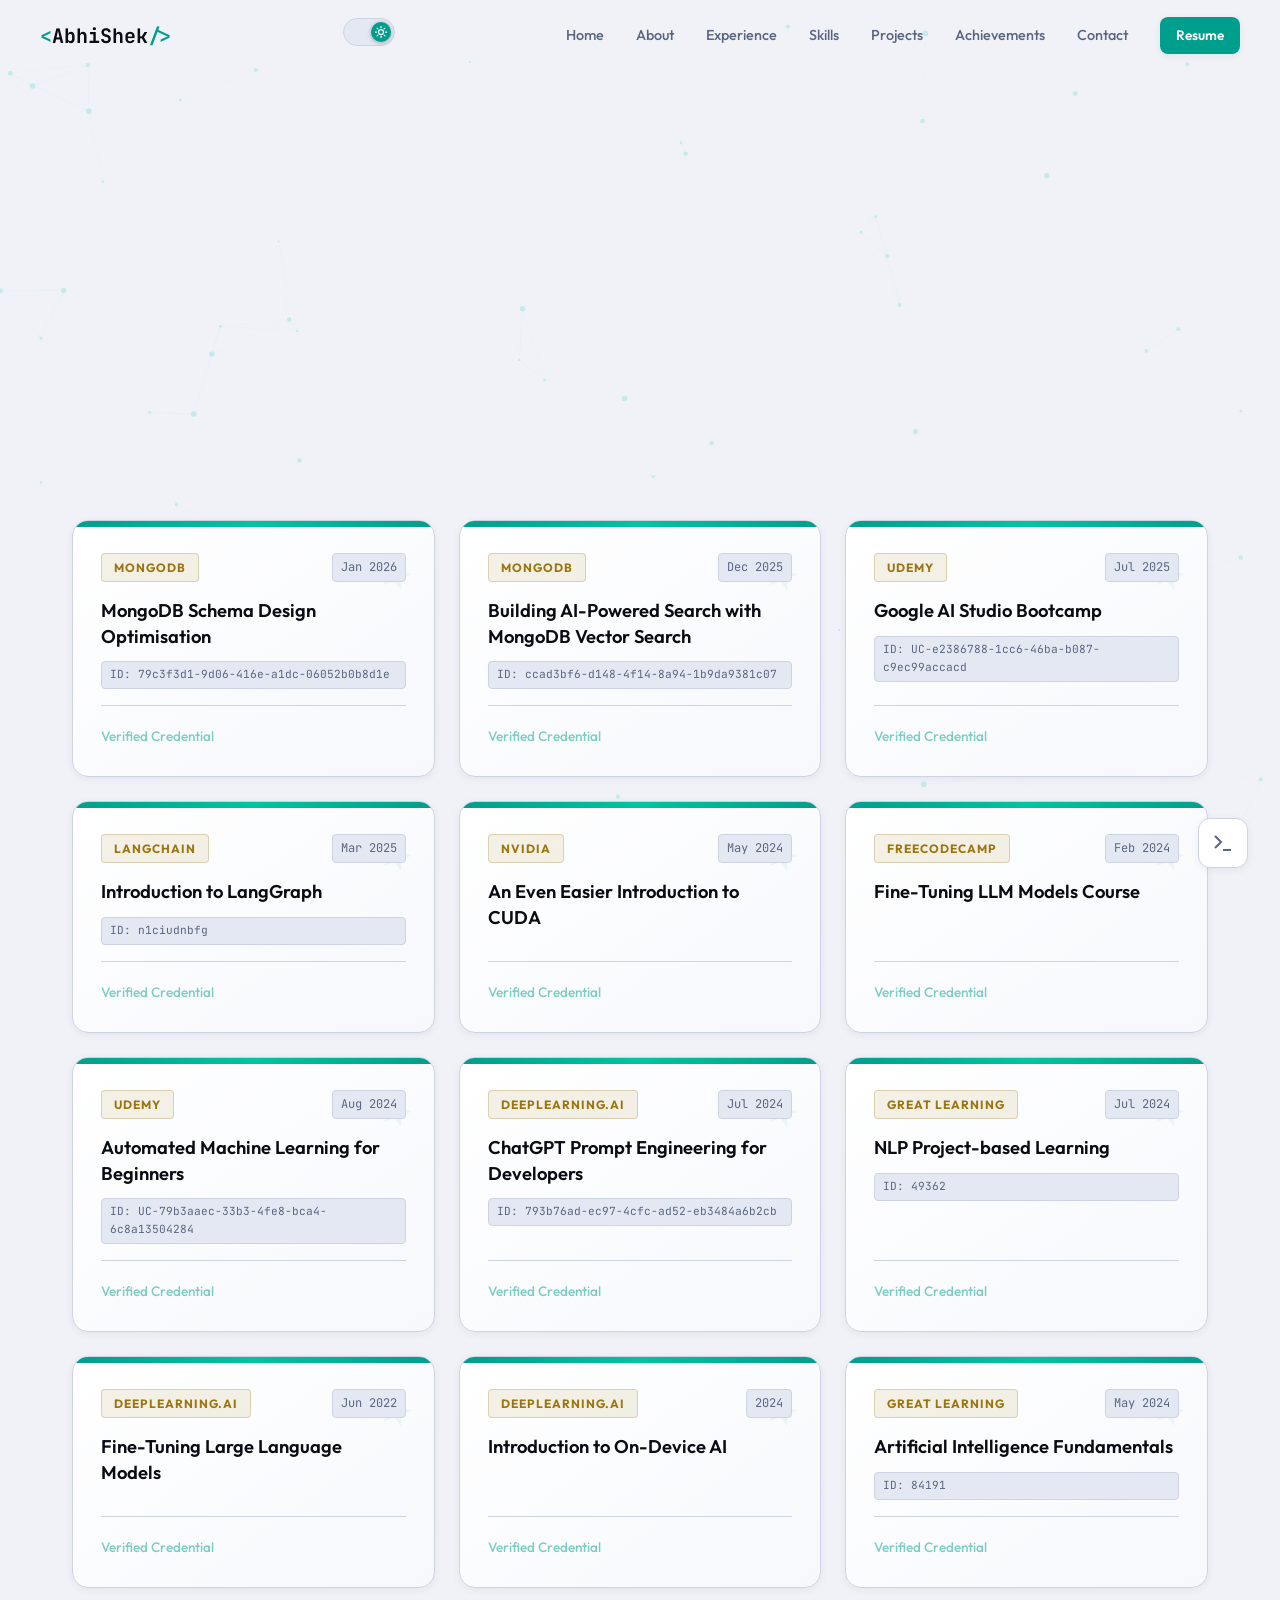
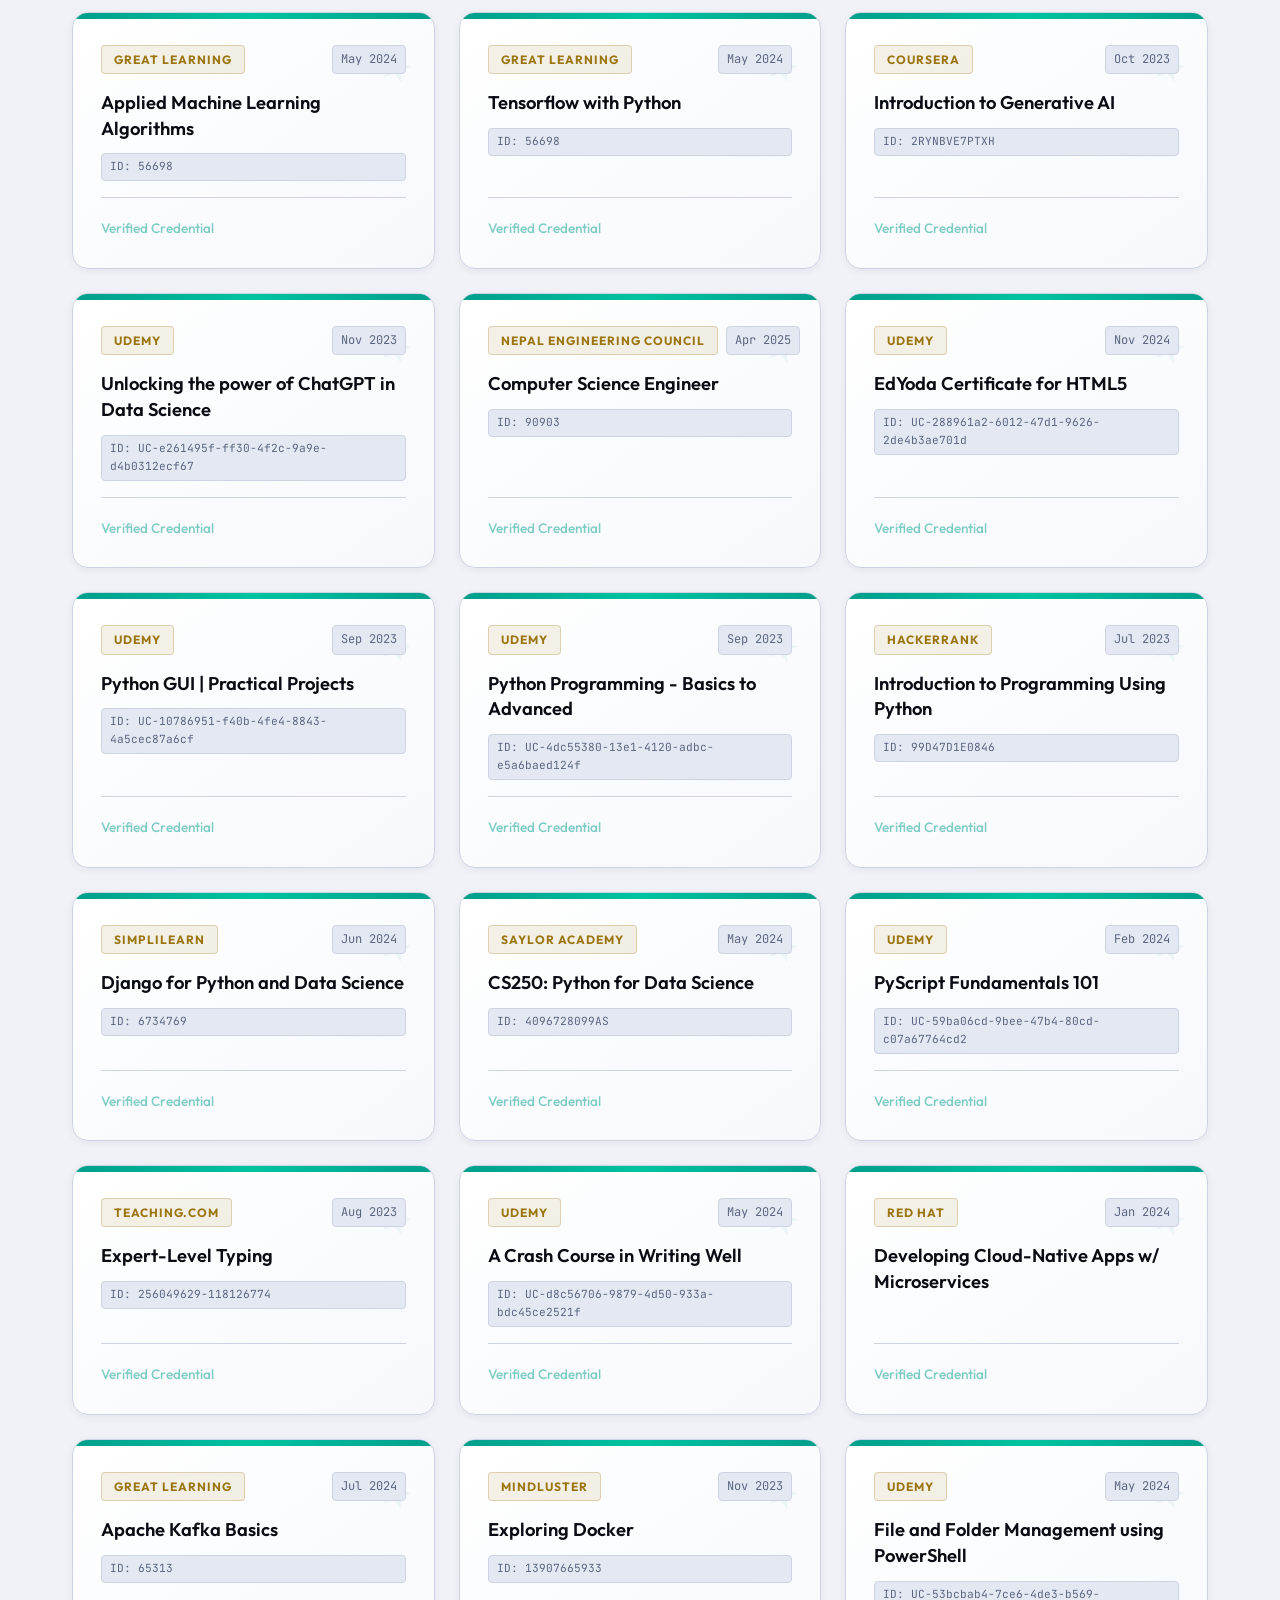
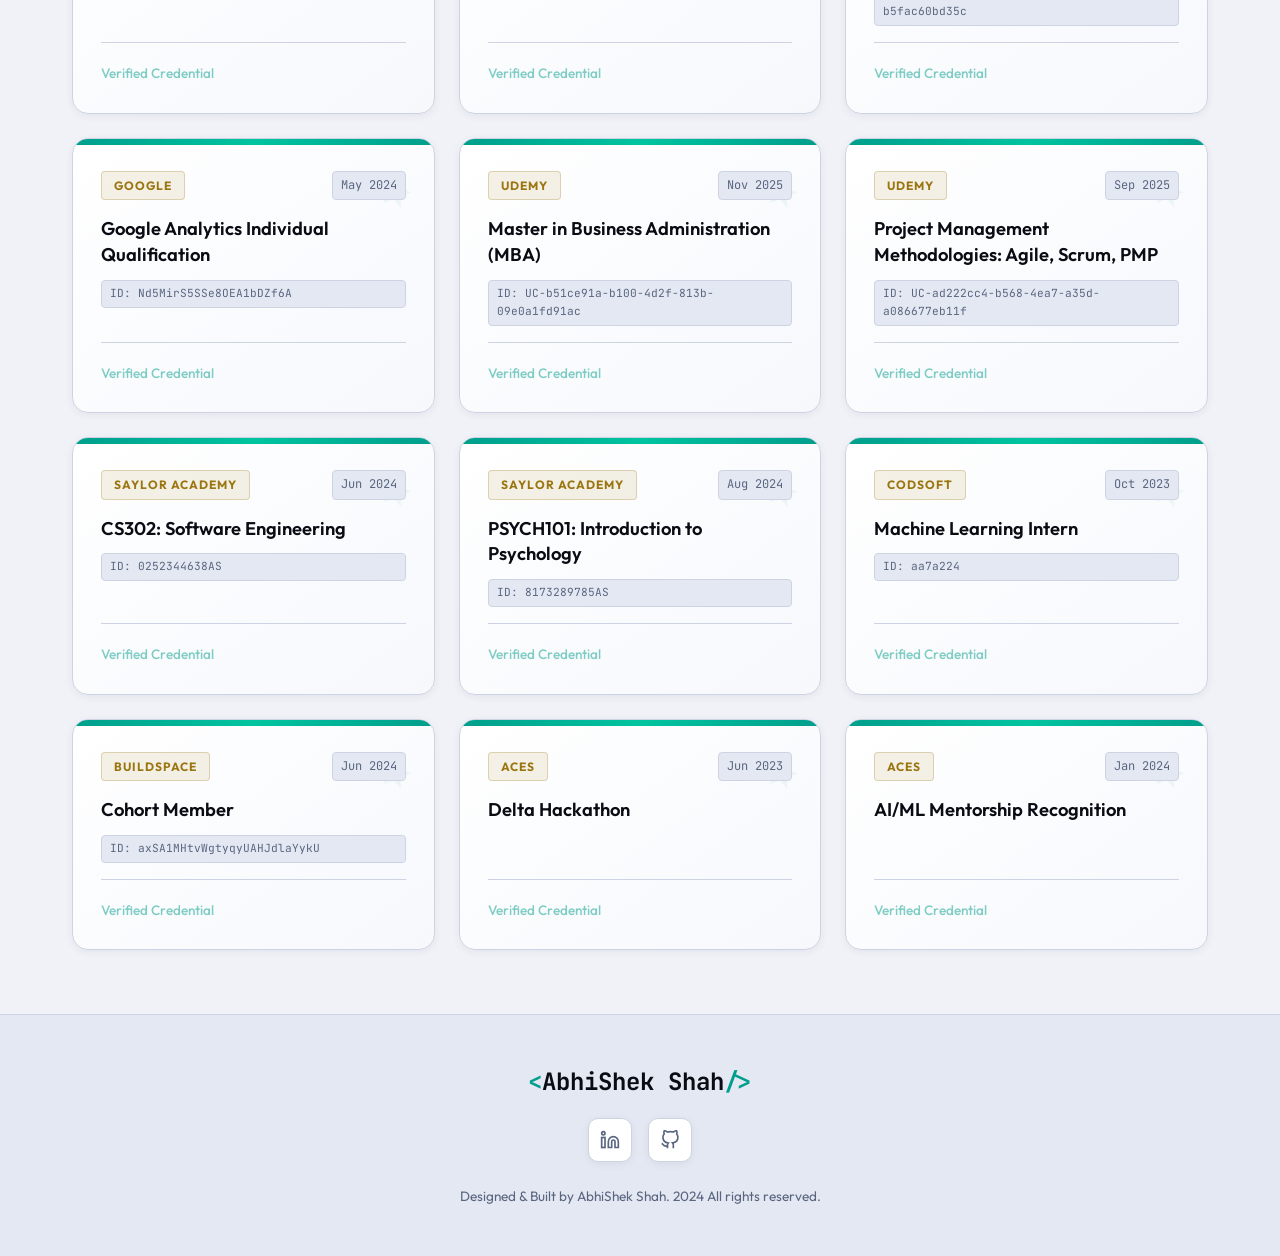
==== commit 5533e6f7: "Update achievements.html" ====
--- a/achievements.html
+++ b/achievements.html
@@ -1,5 +1,5 @@
 <!DOCTYPE html>
-<html lang="en">
+<html lang="en" data-theme="dark">
 <head>
     <meta charset="UTF-8">
     <meta name="viewport" content="width=device-width, initial-scale=1.0">
@@ -19,7 +19,7 @@
    <!-- Header -->
    <header class="header" id="header">
        <nav class="nav-container">
-           <a href="#" class="logo">
+           <a href="index.html" class="logo">
                <span class="accent">&lt;</span>AbhiShek<span class="accent">/&gt;</span>
            </a>
 
@@ -54,18 +54,22 @@
                </button>
            </div>
 
+           <!-- FIX 1: All anchor links now point to index.html#section so navigation
+                works correctly when coming from (or going back to) the main page.
+                The "Achievements" link uses href="#" since we are already on this page. -->
            <div class="nav-links" id="nav-links">
-               <a href="#home" class="nav-link active">Home</a>
-               <a href="#about" class="nav-link">About</a>
-               <a href="#experience" class="nav-link">Experience</a>
-               <a href="#skills" class="nav-link">Skills</a>
-               <a href="#projects" class="nav-link">Projects</a>
-               <a href="achievements.html" class="nav-link">Achievements</a>
-               <a href="#contact" class="nav-link">Contact</a>
+               <a href="index.html#home" class="nav-link">Home</a>
+               <a href="index.html#about" class="nav-link">About</a>
+               <a href="index.html#experience" class="nav-link">Experience</a>
+               <a href="index.html#skills" class="nav-link">Skills</a>
+               <a href="index.html#projects" class="nav-link">Projects</a>
+               <a href="achievements.html" class="nav-link active">Achievements</a>
+               <a href="index.html#contact" class="nav-link">Contact</a>
                <a href="https://abhiverse-tex.vercel.app" target="_blank" rel="noopener noreferrer" class="btn btn-primary btn-small">Resume</a>
            </div>
        </nav>
    </header>
+
     <!-- Mobile Overlay -->
     <div class="mobile-overlay" id="mobile-overlay"></div>
 
@@ -138,7 +142,7 @@
         </div>
     </footer>
 
-    <!-- Terminal (Optional, keeping consistent) -->
+    <!-- Terminal -->
     <div class="terminal-trigger">
         <button class="terminal-btn" id="terminal-toggle" aria-label="Open terminal">
             <svg width="24" height="24" viewBox="0 0 24 24" fill="none" stroke="currentColor" stroke-width="2">
--- a/achievements.css
+++ b/achievements.css
@@ -1,28 +1,42 @@
-/* ========== Achievements Page Specific Styles ========== */
-
-/* 
- * FIX 1: Aggressively override the global .section padding.
- * We set it to 0 so we have full control over the spacing on this page.
- */
+/* ==========================================================================
+   ACHIEVEMENTS PAGE — SPECIFIC STYLES
+   Covers: stats bar, filter pill, cert grid, cert cards, light mode overrides.
+   All values use CSS variables so both themes work automatically.
+   ========================================================================== */
+
+
+/* ==========================================================================
+   1. PAGE LAYOUT — section padding
+   !important is kept here intentionally: these rules must win over the
+   global .section rule without touching styles.css.
+   ========================================================================== */
+
 main .section {
     padding: 0 2rem !important;
 }
 
-/* 
- * FIX 2: Add clearance ONLY for the very first section to clear the fixed header.
- * Reduced from 100px to 80px to minimize empty space at the top.
- */
+/* First section clears the fixed header */
 main > .section:first-of-type {
-    padding-top: 80px !important; 
+    padding-top: 80px !important;
     padding-bottom: 1rem !important;
 }
 
-/* Tighten the header margin */
+/* Tighten the section header on this page */
 .section-header {
     margin-bottom: 2rem;
 }
 
-/* Stats Bar */
+@media (max-width: 600px) {
+    main > .section:first-of-type {
+        padding-top: 90px !important;
+    }
+}
+
+
+/* ==========================================================================
+   2. STATS BAR
+   ========================================================================== */
+
 .stats-bar {
     display: flex;
     justify-content: center;
@@ -38,11 +52,17 @@
     border-radius: 16px;
     padding: 1.5rem 2.5rem;
     text-align: center;
-    transition: all 0.3s ease;
     position: relative;
     overflow: hidden;
-}
-
+    box-shadow: var(--shadow-sm, 0 2px 8px rgba(0,0,0,0.3));
+    transition:
+        transform       0.3s ease,
+        border-color    0.3s ease,
+        box-shadow      0.3s ease,
+        background-color 0.3s ease;
+}
+
+/* Accent underline sweep */
 .stat-box::after {
     content: '';
     position: absolute;
@@ -50,9 +70,10 @@
     left: 0;
     width: 100%;
     height: 3px;
-    background: var(--accent);
+    background: linear-gradient(90deg, var(--accent), #00ffcc);
     transform: scaleX(0);
     transition: transform 0.3s ease;
+    border-radius: 0 0 16px 16px;
 }
 
 .stat-box:hover::after {
@@ -62,6 +83,9 @@
 .stat-box:hover {
     border-color: var(--accent);
     transform: translateY(-3px);
+    box-shadow:
+        var(--shadow-md, 0 8px 24px rgba(0,0,0,0.4)),
+        0 0 20px var(--glow);
 }
 
 .stat-number {
@@ -81,7 +105,16 @@
     letter-spacing: 1px;
 }
 
-/* Filters */
+@media (max-width: 600px) {
+    .stats-bar     { gap: 1rem; }
+    .stat-box      { width: 100%; max-width: 300px; }
+}
+
+
+/* ==========================================================================
+   3. FILTER PILL
+   ========================================================================== */
+
 .filter-section {
     display: flex;
     justify-content: center;
@@ -98,6 +131,7 @@
     padding: 0.5rem;
     border-radius: 50px;
     border: 1px solid var(--border);
+    transition: background-color 0.3s ease, border-color 0.3s ease;
 }
 
 .filter-btn {
@@ -110,21 +144,36 @@
     font-weight: 500;
     font-size: 0.9rem;
     cursor: pointer;
-    transition: all 0.3s ease;
+    transition: color 0.3s ease, background-color 0.3s ease, box-shadow 0.3s ease;
 }
 
 .filter-btn:hover {
     color: var(--fg);
-    background: rgba(255, 255, 255, 0.05);
-}
-
+    /* Use the accent dim instead of a hardcoded white overlay —
+       works correctly on both dark and light backgrounds */
+    background: var(--accent-dim);
+}
+
+/* Active state — accent fill. Use white text explicitly (not var(--bg))
+   because in light mode var(--bg) is a light grey, not a dark colour. */
 .filter-btn.active {
     background: var(--accent);
-    color: var(--bg);
+    color: #ffffff;
     box-shadow: 0 0 15px var(--glow);
 }
 
-/* Certificate Grid */
+@media (max-width: 600px) {
+    .filter-container {
+        border-radius: 16px;
+        padding: 0.75rem;
+    }
+}
+
+
+/* ==========================================================================
+   4. CERTIFICATE GRID
+   ========================================================================== */
+
 .cert-grid {
     display: grid;
     grid-template-columns: repeat(auto-fill, minmax(320px, 1fr));
@@ -134,44 +183,66 @@
     padding: 0 2rem 4rem;
 }
 
-/* Ensure cards render immediately without scroll animation delay */
+@media (max-width: 600px) {
+    .cert-grid { grid-template-columns: 1fr; }
+}
+
+/* Cert cards are rendered by JS and may arrive after the IntersectionObserver
+   fires; force them visible so they never stay invisible. */
 .cert-card.reveal {
     opacity: 1 !important;
     transform: translateY(0) !important;
 }
 
-/* Certificate Card - "King/Premium" Style */
+
+/* ==========================================================================
+   5. CERTIFICATE CARD
+   ========================================================================== */
+
 .cert-card {
-    background: linear-gradient(145deg, var(--card) 0%, rgba(18, 20, 26, 0.95) 100%);
+    /*
+     * Use a two-stop gradient between var(--card) values so the card
+     * shifts correctly in both modes. The second stop is var(--bg-secondary)
+     * with a slight alpha, which naturally darkens in dark mode and
+     * lightens in light mode.
+     */
+    background: linear-gradient(
+        145deg,
+        var(--card)                  0%,
+        color-mix(in srgb, var(--bg-secondary) 80%, transparent) 100%
+    );
     border: 1px solid var(--border);
     border-radius: 16px;
     padding: 1.75rem;
-    padding-top: 2rem; /* Extra padding at top to clear the ribbon */
+    padding-top: 2rem;      /* clears the top ribbon */
     display: flex;
     flex-direction: column;
     justify-content: space-between;
     position: relative;
     overflow: hidden;
-    transition: all 0.4s cubic-bezier(0.175, 0.885, 0.32, 1.275);
-}
-
-/* 
- * The "Ribbon" - Fixed position at absolute top.
- * Uses z-index to stay above the background gradient but below text content if needed.
- */
+    box-shadow: var(--shadow-sm, 0 2px 8px rgba(0,0,0,0.3));
+    transition:
+        transform    0.4s cubic-bezier(0.175, 0.885, 0.32, 1.275),
+        border-color 0.3s ease,
+        box-shadow   0.3s ease,
+        background   0.3s ease;
+}
+
+/* ── Top ribbon ── */
 .cert-card::before {
     content: '';
     position: absolute;
     top: 0;
     left: 0;
     width: 100%;
-    height: 6px; /* Thick ribbon */
-    background: linear-gradient(90deg, #00d9b5, #00ffcc, #00d9b5);
-    border-radius: 16px 16px 0 0; /* Matches card corners */
-    z-index: 2; /* Sits on top */
-}
-
-/* The "Verified" Star Icon in corner */
+    height: 6px;
+    background: linear-gradient(90deg, var(--accent), #00ffcc, var(--accent));
+    border-radius: 16px 16px 0 0;
+    z-index: 2;
+    transition: background 0.3s ease;
+}
+
+/* ── Background star watermark ── */
 .cert-card::after {
     content: '★';
     position: absolute;
@@ -180,21 +251,30 @@
     font-size: 2.5rem;
     color: var(--accent);
     opacity: 0.08;
-    transition: all 0.3s ease;
+    transition: opacity 0.3s ease, transform 0.3s ease;
     transform: rotate(15deg);
     z-index: 0;
+    pointer-events: none;
 }
 
 .cert-card:hover {
     transform: translateY(-8px);
-    box-shadow: 0 25px 50px rgba(0, 0, 0, 0.3), 0 0 30px rgba(0, 217, 181, 0.15);
-    border-color: rgba(0, 217, 181, 0.4);
+    border-color: rgba(0, 217, 181, 0.4);    /* uses dark accent — overridden in light mode below */
+    /* Shadow uses CSS variables so it adapts */
+    box-shadow:
+        var(--shadow-lg, 0 16px 48px rgba(0,0,0,0.4)),
+        0 0 30px var(--glow);
 }
 
 .cert-card:hover::after {
-    opacity: 0.3;
+    opacity: 0.25;
     transform: rotate(0deg) scale(1.1);
 }
+
+
+/* ==========================================================================
+   6. CARD INTERIOR ELEMENTS
+   ========================================================================== */
 
 .cert-header {
     display: flex;
@@ -202,28 +282,40 @@
     align-items: flex-start;
     margin-bottom: 1rem;
     position: relative;
-    z-index: 1; /* Ensures text is above the star/ribbon */
-}
-
+    z-index: 1;
+    gap: 0.5rem;
+}
+
+/* Issuer badge — gold/prestige colour token */
 .cert-issuer {
     font-size: 0.75rem;
     text-transform: uppercase;
     letter-spacing: 1px;
-    color: #ffd700; /* Gold for prestige */
     font-weight: 700;
-    background: rgba(255, 215, 0, 0.1);
+    border-radius: 4px;
     padding: 0.25rem 0.75rem;
-    border-radius: 4px;
-    border: 1px solid rgba(255, 215, 0, 0.2);
-}
-
+    /* Gold is a branding choice that should stay gold in both modes,
+       but the bg/border tint must be semi-transparent so it reads on
+       both the dark card and the white card. */
+    color: #c89b2a;                            /* slightly muted gold — AA on white */
+    background: rgba(200, 155, 42, 0.10);
+    border: 1px solid rgba(200, 155, 42, 0.25);
+    transition: background-color 0.3s ease, border-color 0.3s ease, color 0.3s ease;
+    white-space: nowrap;
+}
+
+/* Date chip */
 .cert-date {
     font-family: 'JetBrains Mono', monospace;
     font-size: 0.75rem;
     color: var(--muted);
-    background: var(--bg);
+    background: var(--bg-secondary);           /* bg-secondary instead of raw bg — more contrast */
+    border: 1px solid var(--border);
     padding: 0.25rem 0.5rem;
     border-radius: 4px;
+    white-space: nowrap;
+    flex-shrink: 0;
+    transition: background-color 0.3s ease, border-color 0.3s ease, color 0.3s ease;
 }
 
 .cert-title {
@@ -231,24 +323,29 @@
     font-weight: 600;
     margin-bottom: 0.75rem;
     line-height: 1.4;
+    color: var(--fg);
     position: relative;
     z-index: 1;
-}
-
+    transition: color 0.3s ease;
+}
+
+/* Certificate ID chip */
 .cert-id {
     font-family: 'JetBrains Mono', monospace;
     font-size: 0.7rem;
     color: var(--muted);
-    background: var(--bg);
+    background: var(--bg-secondary);           /* same fix as cert-date */
+    border: 1px solid var(--border);
     padding: 0.25rem 0.5rem;
     border-radius: 4px;
     align-self: flex-start;
     margin-bottom: 1rem;
-    border: 1px solid var(--border);
     position: relative;
     z-index: 1;
-}
-
+    transition: background-color 0.3s ease, border-color 0.3s ease, color 0.3s ease;
+}
+
+/* Card footer */
 .cert-footer {
     display: flex;
     justify-content: space-between;
@@ -258,55 +355,155 @@
     padding-top: 1.25rem;
     position: relative;
     z-index: 1;
-}
-
+    transition: border-color 0.3s ease;
+}
+
+/* Verify link */
 .cert-link {
     font-size: 0.85rem;
     color: var(--accent);
     text-decoration: none;
-    display: flex;
+    display: inline-flex;
     align-items: center;
     gap: 0.5rem;
-    transition: all 0.3s ease;
     font-weight: 500;
+    transition: color 0.3s ease, gap 0.3s ease;
 }
 
 .cert-link:hover {
     gap: 0.75rem;
-    color: #00ffcc;
+    /* Use the CSS-var accent tinted brighter rather than a hardcoded hex */
+    filter: brightness(1.15);
 }
 
 .cert-link svg {
     width: 14px;
     height: 14px;
+    flex-shrink: 0;
     transition: transform 0.3s ease;
 }
 
 .cert-link:hover svg {
-    transform: translateX(2px);
-}
-
-/* Responsive */
-@media (max-width: 600px) {
-    main > .section:first-of-type {
-        padding-top: 90px !important;
+    transform: translateX(3px);
+}
+
+
+/* ══════════════════════════════════════════════════════════════════════════
+   LIGHT MODE OVERRIDES
+   Every achievements-specific element that uses hardcoded colours or
+   dark-specific semi-transparent values needs a light-mode correction.
+   ══════════════════════════════════════════════════════════════════════════ */
+
+/* ── Stats bar ── */
+[data-theme="light"] .stat-box {
+    background: var(--card);
+    border-color: var(--border);
+    box-shadow: var(--shadow-sm);
+}
+
+[data-theme="light"] .stat-box:hover {
+    box-shadow: var(--shadow-md), 0 0 20px var(--glow);
+    border-color: var(--accent);
+}
+
+[data-theme="light"] .stat-box::after {
+    background: linear-gradient(90deg, var(--accent), #00c4a0);
+}
+
+[data-theme="light"] .stat-number { color: var(--accent); }
+[data-theme="light"] .stat-text   { color: var(--muted);  }
+
+
+/* ── Filter pill ── */
+[data-theme="light"] .filter-container {
+    background: var(--bg-secondary);
+    border-color: var(--border);
+}
+
+[data-theme="light"] .filter-btn {
+    color: var(--muted);
+}
+
+[data-theme="light"] .filter-btn:hover {
+    color: var(--fg);
+    background: var(--accent-dim);
+}
+
+[data-theme="light"] .filter-btn.active {
+    background: var(--accent);
+    color: #ffffff;
+    box-shadow: 0 0 15px var(--glow);
+}
+
+
+/* ── Certificate card ── */
+[data-theme="light"] .cert-card {
+    background: linear-gradient(
+        145deg,
+        var(--card) 0%,
+        #f6f8fc 100%             /* clean cool-white second stop */
+    );
+    border-color: var(--border);
+    box-shadow: var(--shadow-sm);
+}
+
+[data-theme="light"] .cert-card:hover {
+    border-color: rgba(0, 158, 140, 0.4);
+    box-shadow: var(--shadow-lg), 0 0 30px var(--glow);
+}
+
+/* Ribbon adapts to light accent */
+[data-theme="light"] .cert-card::before {
+    background: linear-gradient(90deg, var(--accent), #00c4a0, var(--accent));
+}
+
+/* Star watermark — slightly more visible on white to maintain decoration */
+[data-theme="light"] .cert-card::after {
+    opacity: 0.06;
+}
+[data-theme="light"] .cert-card:hover::after {
+    opacity: 0.18;
+}
+
+/* Issuer badge — gold stays gold, but tint works on white bg */
+[data-theme="light"] .cert-issuer {
+    color: #9a7510;                            /* darker gold for AA on white */
+    background: rgba(154, 117, 16, 0.10);
+    border-color: rgba(154, 117, 16, 0.25);
+}
+
+/* Date / ID chips — use card surface so they pop on the white card */
+[data-theme="light"] .cert-date,
+[data-theme="light"] .cert-id {
+    background: var(--bg-secondary);
+    border-color: var(--border);
+    color: var(--muted);
+}
+
+[data-theme="light"] .cert-title   { color: var(--fg); }
+
+[data-theme="light"] .cert-footer  { border-top-color: var(--border); }
+
+[data-theme="light"] .cert-link    { color: var(--accent); }
+
+
+/* ── Reduced motion ── */
+@media (prefers-reduced-motion: reduce) {
+    .stat-box,
+    .cert-card,
+    .filter-btn,
+    .cert-link,
+    .cert-link svg,
+    .stat-box::after,
+    .cert-card::after {
+        transition-duration: 0.01ms !important;
     }
-    
-    .filter-container {
-        border-radius: 16px;
-        padding: 0.75rem;
+
+    .cert-card:hover {
+        transform: none;
     }
-    
-    .stats-bar {
-        gap: 1rem;
+
+    .stat-box:hover {
+        transform: none;
     }
-    
-    .stat-box {
-        width: 100%;
-        max-width: 300px;
-    }
-
-    .cert-grid {
-        grid-template-columns: 1fr;
-    }
-}
+}
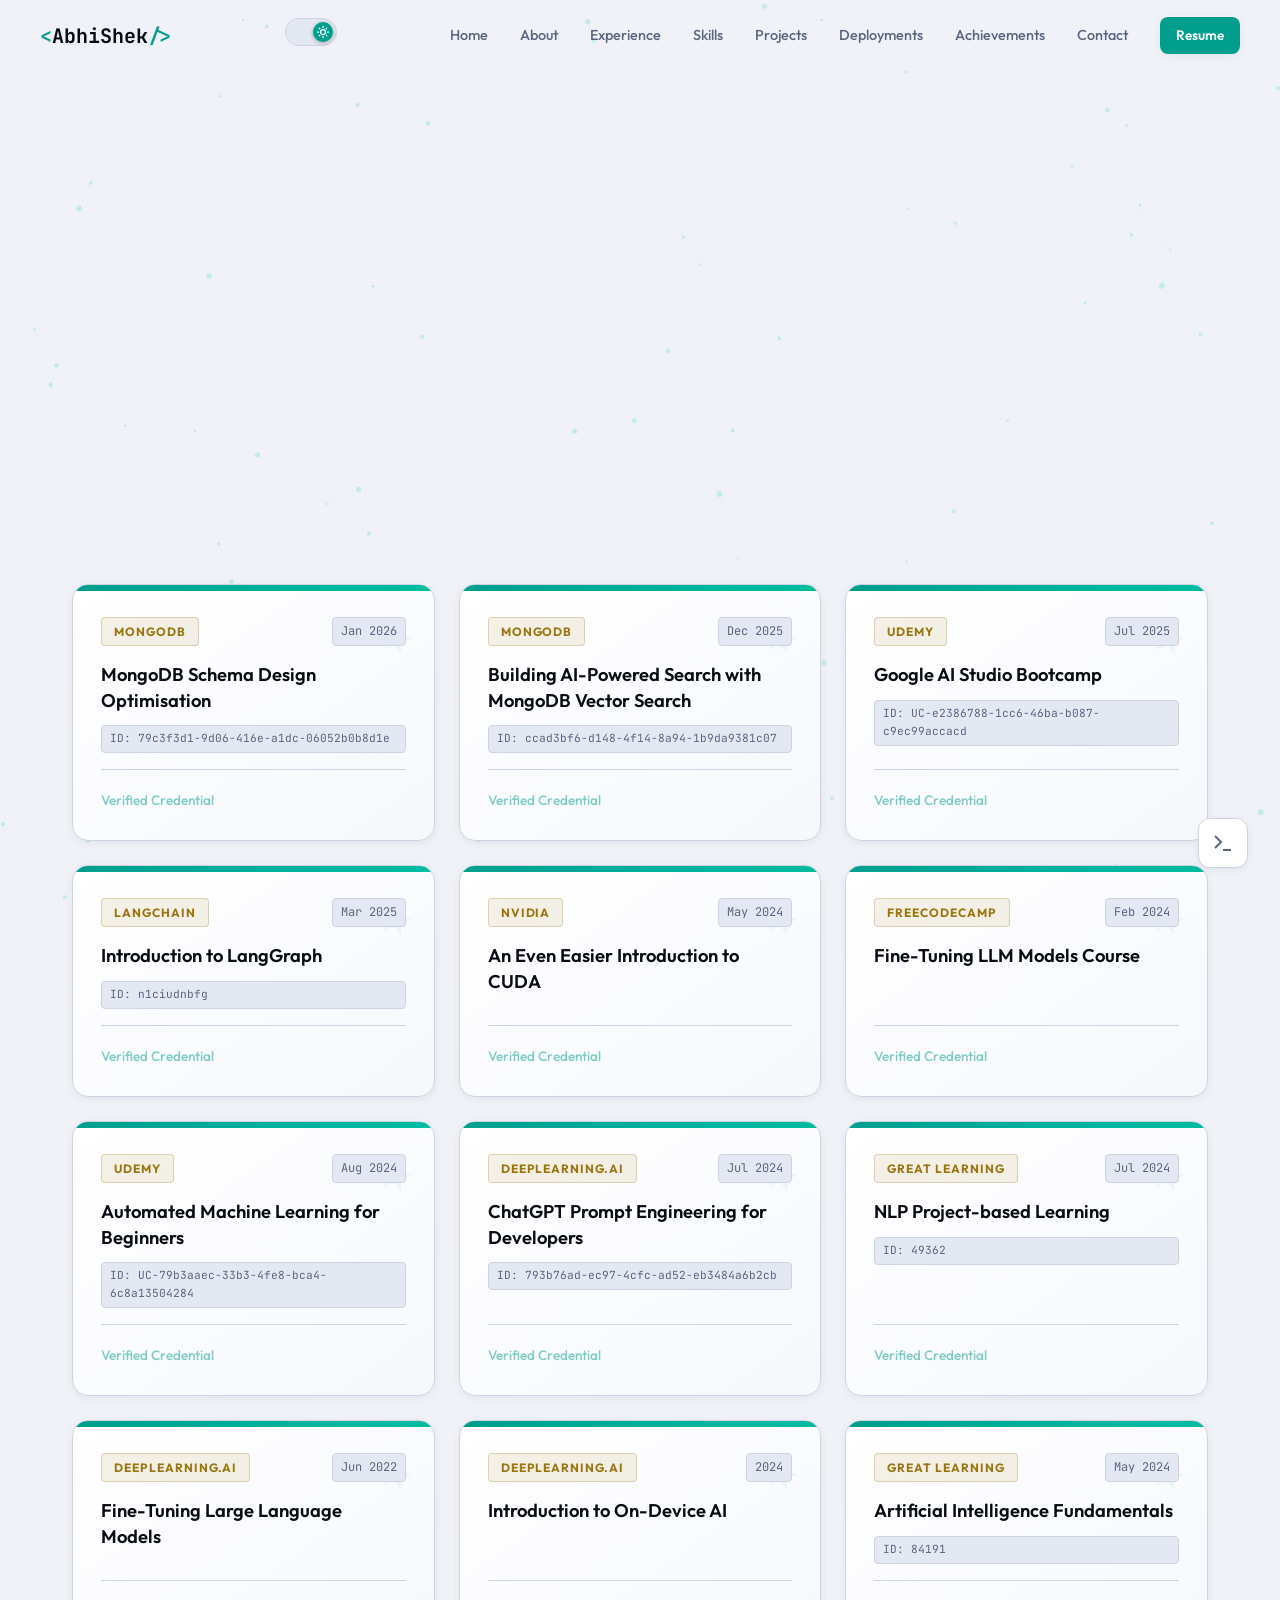
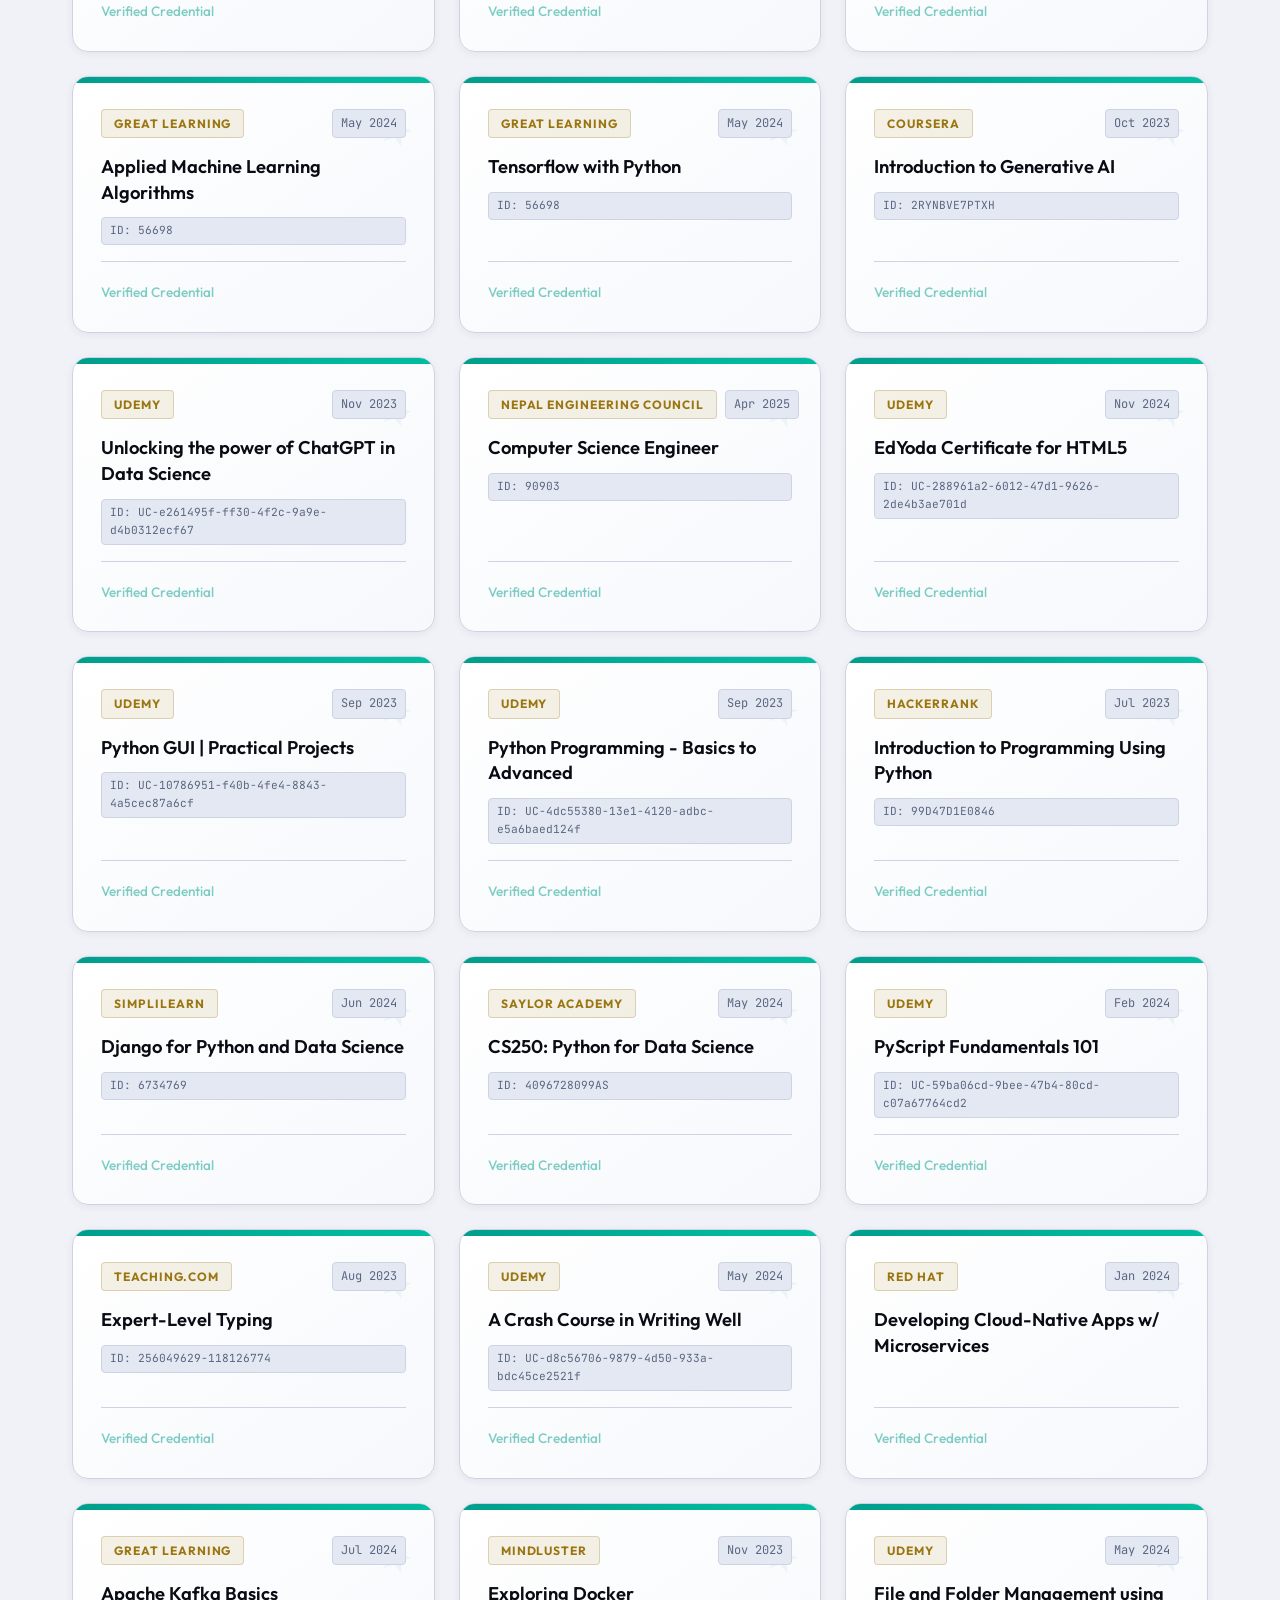
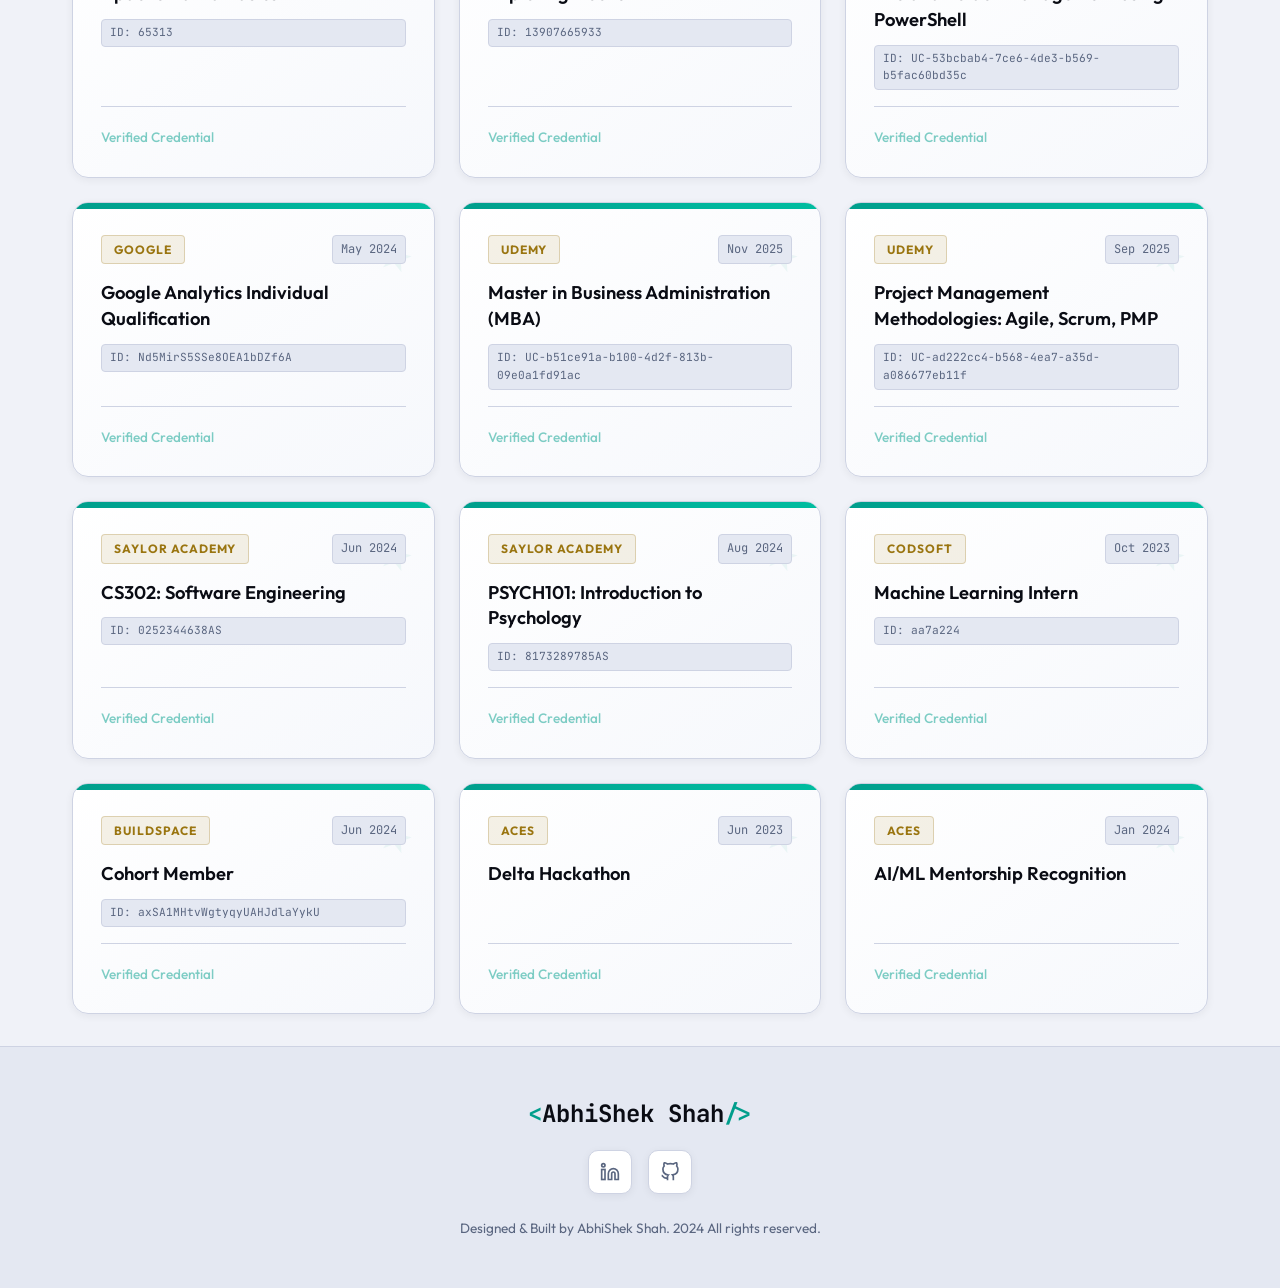
==== commit e6d8dd5a: "Update achievements.html" ====
--- a/achievements.html
+++ b/achievements.html
@@ -63,6 +63,7 @@
                <a href="index.html#experience" class="nav-link">Experience</a>
                <a href="index.html#skills" class="nav-link">Skills</a>
                <a href="index.html#projects" class="nav-link">Projects</a>
+               <a href="deployments.html" class="nav-link">Deployments</a>
                <a href="achievements.html" class="nav-link active">Achievements</a>
                <a href="index.html#contact" class="nav-link">Contact</a>
                <a href="https://abhiverse-tex.vercel.app" target="_blank" rel="noopener noreferrer" class="btn btn-primary btn-small">Resume</a>
--- a/styles.css
+++ b/styles.css
@@ -10,7 +10,7 @@
     --border:       #1f2937;
     --glow:         rgba(0, 217, 181, 0.4);
 
-    /* Shadow tokens (dark — very subtle; depth comes from bg contrast) */
+    /* Shadow tokens */
     --shadow-sm:    0 2px  8px rgba(0, 0, 0, 0.35);
     --shadow-md:    0 8px 24px rgba(0, 0, 0, 0.45);
     --shadow-lg:    0 16px 48px rgba(0, 0, 0, 0.55);
@@ -22,15 +22,43 @@
     /* Transition speed for theme switching */
     --theme-transition: 0.3s ease;
 
+    /* FIX 9: header height token — achievements.css references this
+       instead of a hardcoded 80px, so it stays in sync if JS changes it. */
+    --header-h: 72px;
+
     color-scheme: dark;
 }
 
 /* ========== Smooth Theme Transitions ==========
-   Applied globally so every property that uses a CSS var cross-fades.
-   transform/opacity are excluded to avoid killing scroll animations. */
-*,
-*::before,
-*::after {
+   FIX 1: Scope to layout elements only. Applying this to * causes
+   background-color to transition on :root itself (and canvas, SVG nodes)
+   during first paint, producing a flash-of-wrong-theme and layout jitter.
+   Pseudo-elements are excluded via explicit selectors below. ========== */
+body,
+.header,
+.nav-links,
+.logo,
+.btn,
+.nav-link,
+.skill-card,
+.project-card,
+.timeline-card,
+.contact-link,
+.contact-card,
+.credential-badge,
+.footer,
+.footer-social a,
+.terminal-btn,
+.terminal-modal,
+.terminal-header,
+.terminal-body,
+.terminal-input,
+.terminal-input-line,
+.about-image-frame,
+.mobile-overlay,
+.section-alt,
+.tag,
+.timeline-dot {
     transition:
         background-color var(--theme-transition),
         border-color     var(--theme-transition),
@@ -39,7 +67,7 @@
         outline-color    var(--theme-transition);
 }
 
-/* But keep transform/filter animations snappy — don't inherit the theme transition */
+/* Elements with their own carefully-tuned transitions get full control */
 .btn,
 .btn-primary,
 .btn-secondary,
@@ -61,15 +89,15 @@
 .theme-toggle .icon-sun,
 .theme-toggle .icon-moon,
 .theme-toggle-track {
-    /* These elements have their own carefully-tuned transitions;
-       the global rule above would override them so we restore them here. */
     transition-property: background-color, border-color, color, box-shadow,
                          outline-color, transform, opacity, filter, width;
 }
 
 
 /* ========== Base Styles ========== */
-* {
+*,
+*::before,
+*::after {
     margin: 0;
     padding: 0;
     box-sizing: border-box;
@@ -92,6 +120,7 @@
     color: var(--bg);
 }
 
+
 /* ========== Custom Scrollbar ========== */
 ::-webkit-scrollbar {
     width: 8px;
@@ -101,14 +130,22 @@
     background: var(--bg);
 }
 
+/* FIX/E8: Scrollbar thumb now has a subtle teal tint at rest —
+   feels alive without shouting. Pure hover snap replaced with a
+   pre-tinted gradient so the transition is never jarring. */
 ::-webkit-scrollbar-thumb {
-    background: var(--border);
+    background: linear-gradient(
+        180deg,
+        var(--border),
+        color-mix(in srgb, var(--border) 55%, var(--accent))
+    );
     border-radius: 4px;
 }
 
 ::-webkit-scrollbar-thumb:hover {
     background: var(--accent);
 }
+
 
 /* ========== Utility Classes ========== */
 .font-mono {
@@ -139,7 +176,6 @@
     height: 100%;
     z-index: 0;
     pointer-events: none;
-    /* No transition on opacity — instant canvas mode swap looks better */
     transition: opacity 0.6s ease;
 }
 
@@ -192,7 +228,6 @@
     display: flex;
     align-items: center;
     gap: 2rem;
-    /* !! NO background set here — only the mobile drawer gets one !! */
 }
 
 .nav-link {
@@ -205,6 +240,8 @@
     padding: 0.5rem 0;
 }
 
+/* E4: Nav underline now uses the same gradient as the cert ribbon —
+   cohesive design language across the whole portfolio. */
 .nav-link::after {
     content: '';
     position: absolute;
@@ -212,8 +249,8 @@
     left: 0;
     width: 0;
     height: 2px;
-    background: var(--accent);
-    transition: width 0.3s ease, background-color var(--theme-transition);
+    background: linear-gradient(90deg, var(--accent), #00e8c8, #00ffcc);
+    transition: width 0.3s ease;
 }
 
 .nav-link:hover,
@@ -296,7 +333,6 @@
     border: none;
     cursor: pointer;
     padding: 5px;
-    /* No background — just the icon lines */
 }
 
 .mobile-menu-btn span {
@@ -325,7 +361,6 @@
     inset: 0;
     background: rgba(0, 0, 0, 0.5);
     z-index: 90;
-    /* No transition — overlay appears/disappears with the open class */
 }
 
 .mobile-overlay.open {
@@ -337,7 +372,7 @@
         display: flex;
     }
 
-    /* Mobile DRAWER — this is where the white card background belongs */
+    /* Mobile DRAWER */
     .nav-links {
         position: fixed;
         top: 0;
@@ -345,7 +380,7 @@
         width: 70%;
         max-width: 300px;
         height: 100vh;
-        background: var(--bg-secondary);   /* dark mode drawer bg */
+        background: var(--bg-secondary);
         flex-direction: column;
         padding: 5rem 2rem;
         gap: 1.5rem;
@@ -369,7 +404,9 @@
     display: flex;
     align-items: center;
     position: relative;
-    padding: 6rem 2rem;
+    /* FIX 2: Use the --header-h token so padding always clears the fixed nav,
+       including on small screens where the header wraps to a taller height. */
+    padding: calc(var(--header-h) + 4rem) 2rem 6rem;
 }
 
 .hero-content {
@@ -392,6 +429,8 @@
     margin-bottom: 1.5rem;
 }
 
+/* E5: Pulse dot now uses box-shadow instead of transform:scale —
+   no layout jitter, more premium glow feel. */
 .hero-label::before {
     content: '';
     width: 8px;
@@ -403,8 +442,14 @@
 }
 
 @keyframes pulse {
-    0%, 100% { opacity: 1; transform: scale(1); }
-    50%       { opacity: 0.5; transform: scale(1.2); }
+    0%, 100% {
+        opacity: 1;
+        box-shadow: 0 0 0 0 rgba(0, 217, 181, 0);
+    }
+    50% {
+        opacity: 0.7;
+        box-shadow: 0 0 0 5px rgba(0, 217, 181, 0.25);
+    }
 }
 
 .hero-title {
@@ -415,6 +460,10 @@
     color: var(--fg);
 }
 
+/* FIX 7: transform-origin no longer switches mid-transition.
+   Keep it always at 'left'; the underline grows left→right on hover
+   and shrinks left→right on mouseout (scaleX 1→0 from origin left
+   reads as a clean retract rather than a jarring flip). */
 .name-highlight {
     position: relative;
     color: var(--accent);
@@ -430,13 +479,12 @@
     height: 2px;
     background: var(--accent);
     transform: scaleX(0);
-    transform-origin: right;
+    transform-origin: left;
     transition: transform 0.5s ease, background-color var(--theme-transition);
 }
 
 .name-highlight:hover::after {
     transform: scaleX(1);
-    transform-origin: left;
 }
 
 .hero-subtitle {
@@ -482,7 +530,6 @@
     font-weight: 700;
     color: var(--accent);
     font-family: 'JetBrains Mono', monospace;
-    /* Counter animation — don't slow this with theme transition */
     transition: color var(--theme-transition);
 }
 
@@ -508,14 +555,19 @@
 .section-header {
     text-align: center;
     margin-bottom: 4rem;
-}
-
+    /* FIX 12: position:relative so any absolutely-positioned descendant
+       is correctly contained within the header block. */
+    position: relative;
+}
+
+/* E6: Letter-spacing corrected to 0.15em for optical uniformity
+   at JetBrains Mono 0.85rem on high-DPI displays. */
 .section-label {
     font-family: 'JetBrains Mono', monospace;
     font-size: 0.85rem;
     color: var(--accent);
     text-transform: uppercase;
-    letter-spacing: 2px;
+    letter-spacing: 0.15em;
     margin-bottom: 1rem;
 }
 
@@ -585,11 +637,13 @@
     transform: scale(1.03);
 }
 
+/* FIX 8: overlay now references var(--accent-dim) so it automatically
+   adapts to both dark and light accent values — no separate override needed. */
 .about-image-frame::after {
     content: '';
     position: absolute;
     inset: 0;
-    background: linear-gradient(135deg, rgba(0, 217, 181, 0.05), transparent 50%);
+    background: linear-gradient(135deg, var(--accent-dim), transparent 50%);
     pointer-events: none;
 }
 
@@ -672,7 +726,7 @@
 
 
 /* ==========================================================================
-   TIMELINE (Experience / Achievements)
+   TIMELINE (Experience)
    ========================================================================== */
 .timeline {
     max-width: 900px;
@@ -705,6 +759,12 @@
     padding-bottom: 3rem;
 }
 
+/* FIX 3: Last timeline item removes bottom padding so the guide line
+   doesn't visually overshoot the final dot. */
+.timeline-item:last-child {
+    padding-bottom: 0;
+}
+
 @media (min-width: 768px) {
     .timeline-item {
         width: 50%;
@@ -728,15 +788,18 @@
     height: 12px;
     background: var(--accent);
     border-radius: 50%;
-    border: 3px solid var(--bg);          /* punches through the guide line */
-    box-shadow: 0 0 0 0 rgba(0, 217, 181, 0.4);
-    transition: box-shadow 0.3s ease, background-color var(--theme-transition),
+    border: 3px solid var(--bg);
+    /* E2: Dual-ring sonar effect on hover — far more premium than single ring. */
+    box-shadow: 0 0 0 0 rgba(0, 217, 181, 0),
+                0 0 0 0 rgba(0, 217, 181, 0);
+    transition: box-shadow 0.4s ease, background-color var(--theme-transition),
                 border-color var(--theme-transition);
     z-index: 1;
 }
 
 .timeline-item:hover .timeline-dot {
-    box-shadow: 0 0 0 6px rgba(0, 217, 181, 0.2);
+    box-shadow: 0 0 0 4px rgba(0, 217, 181, 0.25),
+                0 0 0 8px rgba(0, 217, 181, 0.08);
 }
 
 @media (min-width: 768px) {
@@ -900,9 +963,12 @@
     transition: background-color var(--theme-transition);
 }
 
+/* FIX/E1: Three-stop gradient adds a subtle mid-shimmer so the bar reads
+   as luminous rather than flat. The #00e8c8 mid-stop is the geometric mean
+   between the accent and the pure cyan — natural optical progression. */
 .skill-level-fill {
     height: 100%;
-    background: linear-gradient(90deg, var(--accent), #00ffcc);
+    background: linear-gradient(90deg, var(--accent), #00e8c8 50%, #00f0cc);
     border-radius: 2px;
     transition: width 1s ease;
 }
@@ -911,6 +977,10 @@
 /* ==========================================================================
    PROJECTS SECTION
    ========================================================================== */
+
+/* FIX 6: Breakpoint raised to 480px — catches all phones in the 401-479px
+   range that were previously rendering a single 350px column wider than
+   the viewport (causing horizontal scroll). */
 .projects-grid {
     display: grid;
     grid-template-columns: repeat(auto-fill, minmax(350px, 1fr));
@@ -919,7 +989,7 @@
     margin: 0 auto;
 }
 
-@media (max-width: 400px) {
+@media (max-width: 480px) {
     .projects-grid {
         grid-template-columns: 1fr;
     }
@@ -1196,8 +1266,15 @@
     box-shadow: var(--shadow-md), 0 0 12px rgba(0, 217, 181, 0.15);
 }
 
+/* FIX 13 (CSS side): Replace display:none/block toggle with
+   visibility + opacity + pointer-events so the closedown can be
+   animated. JS still adds/removes .open — but now the CSS does the
+   actual fading instead of blinking on/off. The slideUp keyframe fires
+   on open; closing lets opacity:0 + visibility:hidden fade out smoothly. */
 .terminal-modal {
-    display: none;
+    visibility: hidden;
+    opacity: 0;
+    pointer-events: none;
     position: fixed;
     bottom: 6rem;
     right: 2rem;
@@ -1209,16 +1286,22 @@
     overflow: hidden;
     z-index: 60;
     box-shadow: var(--shadow-lg);
+    transform: translateY(12px);
+    transition: opacity 0.25s ease, transform 0.25s ease,
+                visibility 0s linear 0.25s,
+                background-color var(--theme-transition),
+                border-color var(--theme-transition);
 }
 
 .terminal-modal.open {
-    display: block;
-    animation: slideUp 0.3s ease;
-}
-
-@keyframes slideUp {
-    from { opacity: 0; transform: translateY(20px); }
-    to   { opacity: 1; transform: translateY(0);    }
+    visibility: visible;
+    opacity: 1;
+    pointer-events: auto;
+    transform: translateY(0);
+    transition: opacity 0.25s ease, transform 0.25s ease,
+                visibility 0s linear 0s,
+                background-color var(--theme-transition),
+                border-color var(--theme-transition);
 }
 
 .terminal-header {
@@ -1236,7 +1319,6 @@
     width: 12px;
     height: 12px;
     border-radius: 50%;
-    /* No transition — these are decorative OS dots */
 }
 
 .terminal-title {
@@ -1256,7 +1338,6 @@
     transition: background-color var(--theme-transition);
 }
 
-/* Scrollbar inside terminal */
 .terminal-body::-webkit-scrollbar { width: 4px; }
 .terminal-body::-webkit-scrollbar-track  { background: transparent; }
 .terminal-body::-webkit-scrollbar-thumb  { background: var(--border); border-radius: 2px; }
@@ -1298,9 +1379,6 @@
 
 /* ==========================================================================
    THEME TOGGLE BUTTON
-   Pill-shaped slider with cross-fading sun/moon icons.
-   Lives inside .nav-links — inherits the flex row on desktop,
-   flex column on mobile drawer.
    ========================================================================== */
 .theme-toggle {
     position: relative;
@@ -1313,14 +1391,12 @@
     padding: 0;
     color: var(--muted);
     flex-shrink: 0;
-    /* No transition here — it's a button wrapper */
 }
 
 .theme-toggle:hover {
     color: var(--fg);
 }
 
-/* Track */
 .theme-toggle-track {
     position: relative;
     width: 52px;
@@ -1329,11 +1405,10 @@
     border: 1px solid var(--border);
     border-radius: 100px;
     flex-shrink: 0;
-    overflow: visible;          /* allow thumb shadow to bleed out */
+    overflow: visible;
     transition: background-color 0.35s ease, border-color 0.35s ease;
 }
 
-/* Thumb */
 .theme-toggle-thumb {
     position: absolute;
     top: 3px;
@@ -1348,11 +1423,9 @@
     box-shadow: 0 1px 4px rgba(0,0,0,0.3);
     transition: transform 0.35s cubic-bezier(0.4, 0, 0.2, 1),
                 background-color 0.35s ease;
-    /* Keep overflow hidden for icon clipping */
     overflow: hidden;
 }
 
-/* Icons inside the thumb */
 .theme-toggle .icon-sun,
 .theme-toggle .icon-moon {
     position: absolute;
@@ -1363,11 +1436,10 @@
     pointer-events: none;
 }
 
-/* ── Dark mode state (default) — thumb left, moon visible ── */
+/* Dark mode state (default) — thumb left, moon visible */
 .theme-toggle .icon-sun  { opacity: 0; transform: rotate(90deg) scale(0.5); }
 .theme-toggle .icon-moon { opacity: 1; transform: rotate(0deg)  scale(1);   }
 
-/* Focus ring on the track */
 .theme-toggle:focus-visible .theme-toggle-track {
     outline: 2px solid var(--accent);
     outline-offset: 2px;
@@ -1395,8 +1467,9 @@
    REDUCED MOTION
    ========================================================================== */
 @media (prefers-reduced-motion: reduce) {
-    /* Kill all transitions and animations */
-    *, *::before, *::after {
+    *,
+    *::before,
+    *::after {
         transition-duration: 0.01ms !important;
         animation-duration:  0.01ms !important;
     }
@@ -1410,47 +1483,34 @@
         animation: none;
         border-right: 2px solid var(--accent);
     }
-
-    @keyframes pulse {
-        0%, 100% { opacity: 1; transform: scale(1); }
-    }
-}
-
-
+}
 
 
 /* ══════════════════════════════════════════════════════════════════════════
-   ██████████  LIGHT MODE OVERRIDES  ██████████
-   All selectors are scoped to [data-theme="light"] so they never
-   bleed into dark mode. Order mirrors the dark-mode sections above.
+   LIGHT MODE OVERRIDES
    ══════════════════════════════════════════════════════════════════════════ */
 
 [data-theme="light"] {
-    /* ── Palette ── */
     --bg:           #f0f2f8;
     --bg-secondary: #e4e8f2;
     --fg:           #0a0c14;
     --muted:        #5a6680;
-    --accent:       #009e8c;               /* darkened for WCAG AA on white  */
+    --accent:       #009e8c;
     --accent-dim:   rgba(0, 158, 140, 0.10);
     --card:         #ffffff;
     --border:       #ced3e3;
     --glow:         rgba(0, 158, 140, 0.28);
 
-    /* ── Shadows (carry depth that dark mode gets free from near-black bg) ── */
     --shadow-sm:    0 2px  8px rgba(10, 12, 40, 0.06);
     --shadow-md:    0 8px 24px rgba(10, 12, 40, 0.10);
     --shadow-lg:    0 16px 48px rgba(10, 12, 40, 0.14);
     --shadow-glow:  0 10px 30px var(--glow);
 
-    /* ── Canvas particle tint ── */
     --canvas-color: rgba(0, 158, 140, 0.18);
 
     color-scheme: light;
 }
 
-
-/* ── 1. Global base ── */
 [data-theme="light"] body {
     background: var(--bg);
     color: var(--fg);
@@ -1462,18 +1522,16 @@
 }
 
 [data-theme="light"] ::-webkit-scrollbar-track       { background: var(--bg-secondary); }
-[data-theme="light"] ::-webkit-scrollbar-thumb       { background: var(--border); }
+[data-theme="light"] ::-webkit-scrollbar-thumb       {
+    background: linear-gradient(180deg, var(--border), color-mix(in srgb, var(--border) 60%, var(--accent)));
+}
 [data-theme="light"] ::-webkit-scrollbar-thumb:hover { background: var(--accent); }
 
-
-/* ── 2. Neural canvas — lower opacity + multiply blend ── */
 [data-theme="light"] #neural-canvas {
     opacity: 0.30;
     mix-blend-mode: multiply;
 }
 
-
-/* ── 3. Header ── */
 [data-theme="light"] .header.scrolled {
     background: rgba(240, 242, 248, 0.92);
     backdrop-filter: blur(20px);
@@ -1483,17 +1541,11 @@
 }
 
 [data-theme="light"] .logo { color: var(--fg); }
-
 [data-theme="light"] .nav-link        { color: var(--muted); }
 [data-theme="light"] .nav-link:hover,
 [data-theme="light"] .nav-link.active { color: var(--fg); }
 
-/* ━━━ NAVBAR BUG FIX ━━━━━━━━━━━━━━━━━━━━━━━━━━━━━━━━━━━━━━━━━━━━━━━━━━━━
-   The white-box artefact was caused by applying background/border/shadow
-   to .nav-links unconditionally. On desktop .nav-links is just a flex row
-   with no background; only the mobile DRAWER needs a card surface.
-   Solution: scope the card styles to max-width: 768px only.
-   ━━━━━━━━━━━━━━━━━━━━━━━━━━━━━━━━━━━━━━━━━━━━━━━━━━━━━━━━━━━━━━━━━━━━━━ */
+/* Mobile drawer in light mode */
 @media (max-width: 768px) {
     [data-theme="light"] .nav-links {
         background: var(--card);
@@ -1502,7 +1554,7 @@
     }
 }
 
-/* On desktop, nav-links must be transparent in both modes */
+/* Desktop: always transparent */
 @media (min-width: 769px) {
     [data-theme="light"] .nav-links {
         background: transparent;
@@ -1518,8 +1570,6 @@
 [data-theme="light"] button:focus-visible,
 [data-theme="light"] input:focus-visible   { outline-color: var(--accent); }
 
-
-/* ── 4. Buttons ── */
 [data-theme="light"] .btn-primary {
     background: var(--accent);
     color: #ffffff;
@@ -1543,27 +1593,20 @@
     box-shadow: none;
 }
 
-
-/* ── 5. Hero ── */
 [data-theme="light"] .hero-label {
     background: var(--accent-dim);
     border-color: rgba(0, 158, 140, 0.25);
     color: var(--accent);
 }
 [data-theme="light"] .hero-label::before { background: var(--accent); }
-
 [data-theme="light"] .name-highlight       { color: var(--accent); }
 [data-theme="light"] .name-highlight::after { background: var(--accent); }
-
 [data-theme="light"] .typing-text {
     color: var(--accent);
     border-right-color: var(--accent);
 }
-
 [data-theme="light"] .hero-stats { border-top-color: var(--border); }
 
-
-/* ── 6. About ── */
 [data-theme="light"] .about-image-frame {
     border-color: var(--border);
     box-shadow: var(--shadow-md);
@@ -1572,16 +1615,11 @@
     border-color: var(--accent);
     box-shadow: var(--shadow-lg);
 }
-
 [data-theme="light"] .about-photo {
     filter: grayscale(10%) contrast(1.04) brightness(1.02);
 }
 [data-theme="light"] .about-image-frame:hover .about-photo {
     filter: grayscale(0%) contrast(1.04) brightness(1.02);
-}
-
-[data-theme="light"] .about-image-frame::after {
-    background: linear-gradient(135deg, rgba(0, 158, 140, 0.04), transparent 60%);
 }
 
 [data-theme="light"] .credential-badge {
@@ -1595,16 +1633,14 @@
     background: var(--accent-dim);
 }
 
-
-/* ── 7. Timeline ── */
 [data-theme="light"] .timeline::before { background: var(--border); }
-
 [data-theme="light"] .timeline-dot {
     background: var(--accent);
-    border-color: var(--bg);        /* page bg so dot "cuts through" the line */
+    border-color: var(--bg);
 }
 [data-theme="light"] .timeline-item:hover .timeline-dot {
-    box-shadow: 0 0 0 6px rgba(0, 158, 140, 0.18);
+    box-shadow: 0 0 0 4px rgba(0, 158, 140, 0.22),
+                0 0 0 8px rgba(0, 158, 140, 0.08);
 }
 
 [data-theme="light"] .timeline-card {
@@ -1616,19 +1652,15 @@
     border-color: var(--accent);
     box-shadow: var(--shadow-md);
 }
-
 [data-theme="light"] .timeline-date    { color: var(--accent); }
 [data-theme="light"] .timeline-company { color: var(--muted);  }
 [data-theme="light"] .timeline-desc    { color: var(--muted);  }
-
 [data-theme="light"] .tag {
     background: var(--accent-dim);
     color: var(--accent);
     border: 1px solid rgba(0, 158, 140, 0.2);
 }
 
-
-/* ── 8. Skills ── */
 [data-theme="light"] .skill-category-btn {
     background: var(--card);
     border-color: var(--border);
@@ -1652,12 +1684,11 @@
     border-color: var(--accent);
     box-shadow: var(--shadow-md), 0 0 20px rgba(0, 158, 140, 0.10);
 }
+/* Light-mode three-stop gradient — same feel, correct accent hue. */
 [data-theme="light"] .skill-level-fill {
-    background: linear-gradient(90deg, var(--accent), #00c4a0);
-}
-
-
-/* ── 9. Projects ── */
+    background: linear-gradient(90deg, var(--accent), #00b89e 50%, #00c4a0);
+}
+
 [data-theme="light"] .project-card {
     background: var(--card);
     border-color: var(--border);
@@ -1667,12 +1698,10 @@
     border-color: var(--accent);
     box-shadow: var(--shadow-lg), 0 0 24px rgba(0, 158, 140, 0.12);
 }
-
 [data-theme="light"] .project-image {
     background: linear-gradient(135deg, var(--bg-secondary), var(--bg));
 }
 [data-theme="light"] .project-image-pattern { opacity: 0.07; }
-
 [data-theme="light"] .project-logo {
     background: var(--accent-dim);
     border-color: rgba(0, 158, 140, 0.25);
@@ -1680,14 +1709,11 @@
     box-shadow: var(--shadow-sm);
 }
 
-
-/* ── 10. Contact ── */
 [data-theme="light"] .contact-card {
     background: var(--card);
     border-color: var(--border);
     box-shadow: var(--shadow-md);
 }
-
 [data-theme="light"] .contact-link {
     background: var(--bg);
     border-color: var(--border);
@@ -1700,8 +1726,6 @@
     box-shadow: var(--shadow-md);
 }
 
-
-/* ── 11. Footer ── */
 [data-theme="light"] .footer-social a {
     background: var(--card);
     border-color: var(--border);
@@ -1713,8 +1737,6 @@
     background: var(--accent-dim);
 }
 
-
-/* ── 12. Terminal ── */
 [data-theme="light"] .terminal-btn {
     background: var(--card);
     border-color: var(--border);
@@ -1725,7 +1747,6 @@
     color: var(--accent);
     box-shadow: var(--shadow-md);
 }
-
 [data-theme="light"] .terminal-modal {
     background: var(--card);
     border-color: var(--border);
@@ -1736,34 +1757,22 @@
     border-bottom-color: var(--border);
 }
 [data-theme="light"] .terminal-body { background: var(--card); }
-
 [data-theme="light"] .terminal-body::-webkit-scrollbar-thumb {
     background: var(--border);
 }
 [data-theme="light"] .terminal-body::-webkit-scrollbar-thumb:hover {
     background: var(--accent);
 }
-
-/* Semantic terminal colours — shift to accessible hues on white */
 [data-theme="light"] .terminal-error   { color: #c0392b; }
 [data-theme="light"] .terminal-success { color: #27ae60; }
 [data-theme="light"] .terminal-info    { color: var(--accent); }
 
-
-/* ── 13. Theme toggle — light state ── */
-
-/* Thumb slides right */
-[data-theme="light"] .theme-toggle-thumb {
-    transform: translateX(24px);
-}
-
-/* Track gets a light-grey fill */
+/* Light theme toggle */
+[data-theme="light"] .theme-toggle-thumb { transform: translateX(24px); }
 [data-theme="light"] .theme-toggle-track {
     background: #e4e8f2;
     border-color: #ced3e3;
 }
-
-/* Swap icon visibility: moon out, sun in */
 [data-theme="light"] .theme-toggle .icon-sun  {
     opacity: 1;
     transform: rotate(0deg) scale(1);
@@ -1774,7 +1783,7 @@
 }
 
 
-/* ── 14. System-preference fallback (no JS / no data-theme attribute) ── */
+/* ── System-preference fallback (no JS / no data-theme) ── */
 @media (prefers-color-scheme: light) {
     html:not([data-theme]) {
         --bg:           #f0f2f8;
--- a/achievements.css
+++ b/achievements.css
@@ -11,24 +11,27 @@
    global .section rule without touching styles.css.
    ========================================================================== */
 
+
 main .section {
     padding: 0 2rem !important;
 }
 
-/* First section clears the fixed header */
+/* FIX 9: Use --header-h token defined in styles.css :root instead of
+   a magic 80px. When main.js changes the header height (e.g. via
+   JS-driven resize), updating --header-h is the only change needed. */
 main > .section:first-of-type {
-    padding-top: 80px !important;
+    padding-top: calc(var(--header-h) + 1.5rem) !important;
     padding-bottom: 1rem !important;
 }
 
-/* Tighten the section header on this page */
 .section-header {
     margin-bottom: 2rem;
 }
 
 @media (max-width: 600px) {
     main > .section:first-of-type {
-        padding-top: 90px !important;
+        /* Extra buffer on small screens where the nav may wrap. */
+        padding-top: calc(var(--header-h) + 2rem) !important;
     }
 }
 
@@ -56,13 +59,12 @@
     overflow: hidden;
     box-shadow: var(--shadow-sm, 0 2px 8px rgba(0,0,0,0.3));
     transition:
-        transform       0.3s ease,
-        border-color    0.3s ease,
-        box-shadow      0.3s ease,
+        transform        0.3s ease,
+        border-color     0.3s ease,
+        box-shadow       0.3s ease,
         background-color 0.3s ease;
 }
 
-/* Accent underline sweep */
 .stat-box::after {
     content: '';
     position: absolute;
@@ -70,7 +72,7 @@
     left: 0;
     width: 100%;
     height: 3px;
-    background: linear-gradient(90deg, var(--accent), #00ffcc);
+    background: linear-gradient(90deg, var(--accent), #00e8c8, #00ffcc);
     transform: scaleX(0);
     transition: transform 0.3s ease;
     border-radius: 0 0 16px 16px;
@@ -88,6 +90,8 @@
         0 0 20px var(--glow);
 }
 
+/* E7: Terminal-glow on the big stat numbers — crisp against dark bg,
+   carries the cyberpunk energy of the rest of the page. */
 .stat-number {
     display: block;
     font-family: 'JetBrains Mono', monospace;
@@ -96,13 +100,15 @@
     color: var(--accent);
     margin-bottom: 0.25rem;
     line-height: 1;
+    text-shadow: 0 0 22px rgba(0, 217, 181, 0.38);
+    transition: text-shadow 0.3s ease, color 0.3s ease;
 }
 
 .stat-text {
     font-size: 0.85rem;
     color: var(--muted);
     text-transform: uppercase;
-    letter-spacing: 1px;
+    letter-spacing: 0.12em;
 }
 
 @media (max-width: 600px) {
@@ -149,13 +155,10 @@
 
 .filter-btn:hover {
     color: var(--fg);
-    /* Use the accent dim instead of a hardcoded white overlay —
-       works correctly on both dark and light backgrounds */
     background: var(--accent-dim);
 }
 
-/* Active state — accent fill. Use white text explicitly (not var(--bg))
-   because in light mode var(--bg) is a light grey, not a dark colour. */
+/* Active: white text explicitly — correct on both dark and light card bg. */
 .filter-btn.active {
     background: var(--accent);
     color: #ffffff;
@@ -187,8 +190,7 @@
     .cert-grid { grid-template-columns: 1fr; }
 }
 
-/* Cert cards are rendered by JS and may arrive after the IntersectionObserver
-   fires; force them visible so they never stay invisible. */
+/* Cards injected by JS after IntersectionObserver fires — force visible. */
 .cert-card.reveal {
     opacity: 1 !important;
     transform: translateY(0) !important;
@@ -199,22 +201,20 @@
    5. CERTIFICATE CARD
    ========================================================================== */
 
+/* FIX 10: Explicit fallback background before the color-mix() gradient
+   for browsers that don't support color-mix (Firefox < 113, Safari < 16.2).
+   Those browsers render the solid --card color; newer browsers get the gradient. */
 .cert-card {
-    /*
-     * Use a two-stop gradient between var(--card) values so the card
-     * shifts correctly in both modes. The second stop is var(--bg-secondary)
-     * with a slight alpha, which naturally darkens in dark mode and
-     * lightens in light mode.
-     */
+    background: var(--card);
     background: linear-gradient(
         145deg,
-        var(--card)                  0%,
+        var(--card) 0%,
         color-mix(in srgb, var(--bg-secondary) 80%, transparent) 100%
     );
     border: 1px solid var(--border);
     border-radius: 16px;
     padding: 1.75rem;
-    padding-top: 2rem;      /* clears the top ribbon */
+    padding-top: 2rem;
     display: flex;
     flex-direction: column;
     justify-content: space-between;
@@ -228,7 +228,8 @@
         background   0.3s ease;
 }
 
-/* ── Top ribbon ── */
+/* E3: Animated ribbon shimmer — background-position slides every 3s,
+   creating a premium sweep effect that loops seamlessly. */
 .cert-card::before {
     content: '';
     position: absolute;
@@ -236,13 +237,26 @@
     left: 0;
     width: 100%;
     height: 6px;
-    background: linear-gradient(90deg, var(--accent), #00ffcc, var(--accent));
+    background: linear-gradient(
+        90deg,
+        var(--accent),
+        #00e8c8,
+        #00ffcc,
+        #00e8c8,
+        var(--accent)
+    );
+    background-size: 300% 100%;
     border-radius: 16px 16px 0 0;
     z-index: 2;
-    transition: background 0.3s ease;
-}
-
-/* ── Background star watermark ── */
+    animation: ribbon-shimmer 4s linear infinite;
+}
+
+@keyframes ribbon-shimmer {
+    0%   { background-position: 0%   center; }
+    100% { background-position: 300% center; }
+}
+
+/* Star watermark */
 .cert-card::after {
     content: '★';
     position: absolute;
@@ -257,13 +271,17 @@
     pointer-events: none;
 }
 
+/* FIX 11: Use var(--accent) with an alpha-modified approach via the
+   glow token instead of hardcoded hex — adapts to theme changes.
+   The border fully uses var(--accent) since border-opacity isn't a
+   standalone property; we add a slight transparency via box-shadow instead. */
 .cert-card:hover {
     transform: translateY(-8px);
-    border-color: rgba(0, 217, 181, 0.4);    /* uses dark accent — overridden in light mode below */
-    /* Shadow uses CSS variables so it adapts */
+    border-color: var(--accent);
     box-shadow:
         var(--shadow-lg, 0 16px 48px rgba(0,0,0,0.4)),
-        0 0 30px var(--glow);
+        0 0 30px var(--glow),
+        inset 0 0 0 1px rgba(0, 217, 181, 0.08);
 }
 
 .cert-card:hover::after {
@@ -286,30 +304,27 @@
     gap: 0.5rem;
 }
 
-/* Issuer badge — gold/prestige colour token */
 .cert-issuer {
     font-size: 0.75rem;
     text-transform: uppercase;
-    letter-spacing: 1px;
+    letter-spacing: 0.08em;
     font-weight: 700;
     border-radius: 4px;
     padding: 0.25rem 0.75rem;
-    /* Gold is a branding choice that should stay gold in both modes,
-       but the bg/border tint must be semi-transparent so it reads on
-       both the dark card and the white card. */
-    color: #c89b2a;                            /* slightly muted gold — AA on white */
+    /* Gold — intentional non-theme color, same in both modes.
+       Alpha bg + border so it reads on dark card AND white card. */
+    color: #c89b2a;
     background: rgba(200, 155, 42, 0.10);
     border: 1px solid rgba(200, 155, 42, 0.25);
     transition: background-color 0.3s ease, border-color 0.3s ease, color 0.3s ease;
     white-space: nowrap;
 }
 
-/* Date chip */
 .cert-date {
     font-family: 'JetBrains Mono', monospace;
     font-size: 0.75rem;
     color: var(--muted);
-    background: var(--bg-secondary);           /* bg-secondary instead of raw bg — more contrast */
+    background: var(--bg-secondary);
     border: 1px solid var(--border);
     padding: 0.25rem 0.5rem;
     border-radius: 4px;
@@ -329,12 +344,11 @@
     transition: color 0.3s ease;
 }
 
-/* Certificate ID chip */
 .cert-id {
     font-family: 'JetBrains Mono', monospace;
     font-size: 0.7rem;
     color: var(--muted);
-    background: var(--bg-secondary);           /* same fix as cert-date */
+    background: var(--bg-secondary);
     border: 1px solid var(--border);
     padding: 0.25rem 0.5rem;
     border-radius: 4px;
@@ -345,7 +359,6 @@
     transition: background-color 0.3s ease, border-color 0.3s ease, color 0.3s ease;
 }
 
-/* Card footer */
 .cert-footer {
     display: flex;
     justify-content: space-between;
@@ -358,7 +371,6 @@
     transition: border-color 0.3s ease;
 }
 
-/* Verify link */
 .cert-link {
     font-size: 0.85rem;
     color: var(--accent);
@@ -367,12 +379,11 @@
     align-items: center;
     gap: 0.5rem;
     font-weight: 500;
-    transition: color 0.3s ease, gap 0.3s ease;
+    transition: color 0.3s ease, gap 0.3s ease, filter 0.3s ease;
 }
 
 .cert-link:hover {
     gap: 0.75rem;
-    /* Use the CSS-var accent tinted brighter rather than a hardcoded hex */
     filter: brightness(1.15);
 }
 
@@ -390,89 +401,78 @@
 
 /* ══════════════════════════════════════════════════════════════════════════
    LIGHT MODE OVERRIDES
-   Every achievements-specific element that uses hardcoded colours or
-   dark-specific semi-transparent values needs a light-mode correction.
    ══════════════════════════════════════════════════════════════════════════ */
 
-/* ── Stats bar ── */
 [data-theme="light"] .stat-box {
     background: var(--card);
     border-color: var(--border);
     box-shadow: var(--shadow-sm);
 }
-
 [data-theme="light"] .stat-box:hover {
     box-shadow: var(--shadow-md), 0 0 20px var(--glow);
     border-color: var(--accent);
 }
-
 [data-theme="light"] .stat-box::after {
-    background: linear-gradient(90deg, var(--accent), #00c4a0);
-}
-
-[data-theme="light"] .stat-number { color: var(--accent); }
-[data-theme="light"] .stat-text   { color: var(--muted);  }
-
-
-/* ── Filter pill ── */
+    background: linear-gradient(90deg, var(--accent), #00b89e, #00c4a0);
+}
+/* In light mode the glow would wash out on white — drop it to zero. */
+[data-theme="light"] .stat-number {
+    color: var(--accent);
+    text-shadow: none;
+}
+[data-theme="light"] .stat-text { color: var(--muted); }
+
 [data-theme="light"] .filter-container {
     background: var(--bg-secondary);
     border-color: var(--border);
 }
-
-[data-theme="light"] .filter-btn {
-    color: var(--muted);
-}
-
+[data-theme="light"] .filter-btn { color: var(--muted); }
 [data-theme="light"] .filter-btn:hover {
     color: var(--fg);
     background: var(--accent-dim);
 }
-
 [data-theme="light"] .filter-btn.active {
     background: var(--accent);
     color: #ffffff;
     box-shadow: 0 0 15px var(--glow);
 }
 
-
-/* ── Certificate card ── */
 [data-theme="light"] .cert-card {
+    background: var(--card);
     background: linear-gradient(
         145deg,
         var(--card) 0%,
-        #f6f8fc 100%             /* clean cool-white second stop */
+        #f6f8fc 100%
     );
     border-color: var(--border);
     box-shadow: var(--shadow-sm);
 }
-
 [data-theme="light"] .cert-card:hover {
-    border-color: rgba(0, 158, 140, 0.4);
-    box-shadow: var(--shadow-lg), 0 0 30px var(--glow);
-}
-
-/* Ribbon adapts to light accent */
+    border-color: var(--accent);
+    box-shadow: var(--shadow-lg), 0 0 30px var(--glow), inset 0 0 0 1px rgba(0, 158, 140, 0.08);
+}
 [data-theme="light"] .cert-card::before {
-    background: linear-gradient(90deg, var(--accent), #00c4a0, var(--accent));
-}
-
-/* Star watermark — slightly more visible on white to maintain decoration */
-[data-theme="light"] .cert-card::after {
-    opacity: 0.06;
-}
-[data-theme="light"] .cert-card:hover::after {
-    opacity: 0.18;
-}
-
-/* Issuer badge — gold stays gold, but tint works on white bg */
+    background: linear-gradient(
+        90deg,
+        var(--accent),
+        #00b89e,
+        #00c4a0,
+        #00b89e,
+        var(--accent)
+    );
+    background-size: 300% 100%;
+    /* Reuse the same keyframe — no duplication needed. */
+}
+[data-theme="light"] .cert-card::after { opacity: 0.06; }
+[data-theme="light"] .cert-card:hover::after { opacity: 0.18; }
+
+/* Darker gold for WCAG AA contrast on white card */
 [data-theme="light"] .cert-issuer {
-    color: #9a7510;                            /* darker gold for AA on white */
+    color: #9a7510;
     background: rgba(154, 117, 16, 0.10);
     border-color: rgba(154, 117, 16, 0.25);
 }
 
-/* Date / ID chips — use card surface so they pop on the white card */
 [data-theme="light"] .cert-date,
 [data-theme="light"] .cert-id {
     background: var(--bg-secondary);
@@ -480,10 +480,8 @@
     color: var(--muted);
 }
 
-[data-theme="light"] .cert-title   { color: var(--fg); }
-
+[data-theme="light"] .cert-title   { color: var(--fg);     }
 [data-theme="light"] .cert-footer  { border-top-color: var(--border); }
-
 [data-theme="light"] .cert-link    { color: var(--accent); }
 
 
@@ -499,11 +497,81 @@
         transition-duration: 0.01ms !important;
     }
 
-    .cert-card:hover {
-        transform: none;
+    /* Stop the ribbon shimmer and ribbon-slide */
+    .cert-card::before {
+        animation: none;
     }
 
+    .cert-card {
+        animation: none;
+    }
+
+    .cert-card:hover,
     .stat-box:hover {
         transform: none;
     }
 }
+
+
+/* ==========================================================================
+   ENHANCEMENT: Stagger cert-card entrance with CSS animation
+   Cards are injected with 'visible' already set, so we use animation
+   (not transition) to get the entrance effect — animation fires on insert.
+   ========================================================================== */
+
+@keyframes cardFadeUp {
+    from { opacity: 0; transform: translateY(20px); }
+    to   { opacity: 1; transform: translateY(0); }
+}
+
+.cert-card {
+    animation: cardFadeUp 0.45s cubic-bezier(0.16, 1, 0.3, 1) both;
+}
+
+/* Stagger delay for grid positions */
+.cert-card:nth-child(3n+1) { animation-delay: 0.04s; }
+.cert-card:nth-child(3n+2) { animation-delay: 0.10s; }
+.cert-card:nth-child(3n+3) { animation-delay: 0.16s; }
+
+/* Base entering state — only applies before visible class is set */
+.cert-card.reveal:not(.visible) {
+    opacity: 0;
+    transform: translateY(24px);
+}
+
+/* ==========================================================================
+   ENHANCEMENT: Filter pill active glow
+   ========================================================================== */
+.filter-btn.active {
+    box-shadow: 0 0 0 1px var(--accent), 0 0 12px rgba(0, 217, 181, 0.20);
+}
+
+.filter-btn:focus-visible {
+    outline: 2px solid var(--accent);
+    outline-offset: 2px;
+}
+
+/* ==========================================================================
+   ENHANCEMENT: Stats bar lift on hover
+   ========================================================================== */
+.stats-bar {
+    padding: 1.5rem 2rem;
+    gap: 2rem;
+}
+
+.stat-box {
+    transition: transform 0.25s ease, box-shadow 0.25s ease;
+}
+
+.stat-box:hover {
+    transform: translateY(-4px);
+    box-shadow: 0 8px 24px rgba(0, 217, 181, 0.12);
+}
+
+/* ==========================================================================
+   ENHANCEMENT: Cert grid gap breathing room
+   ========================================================================== */
+.cert-grid {
+    gap: 1.5rem;
+    padding-bottom: 2rem;
+}
